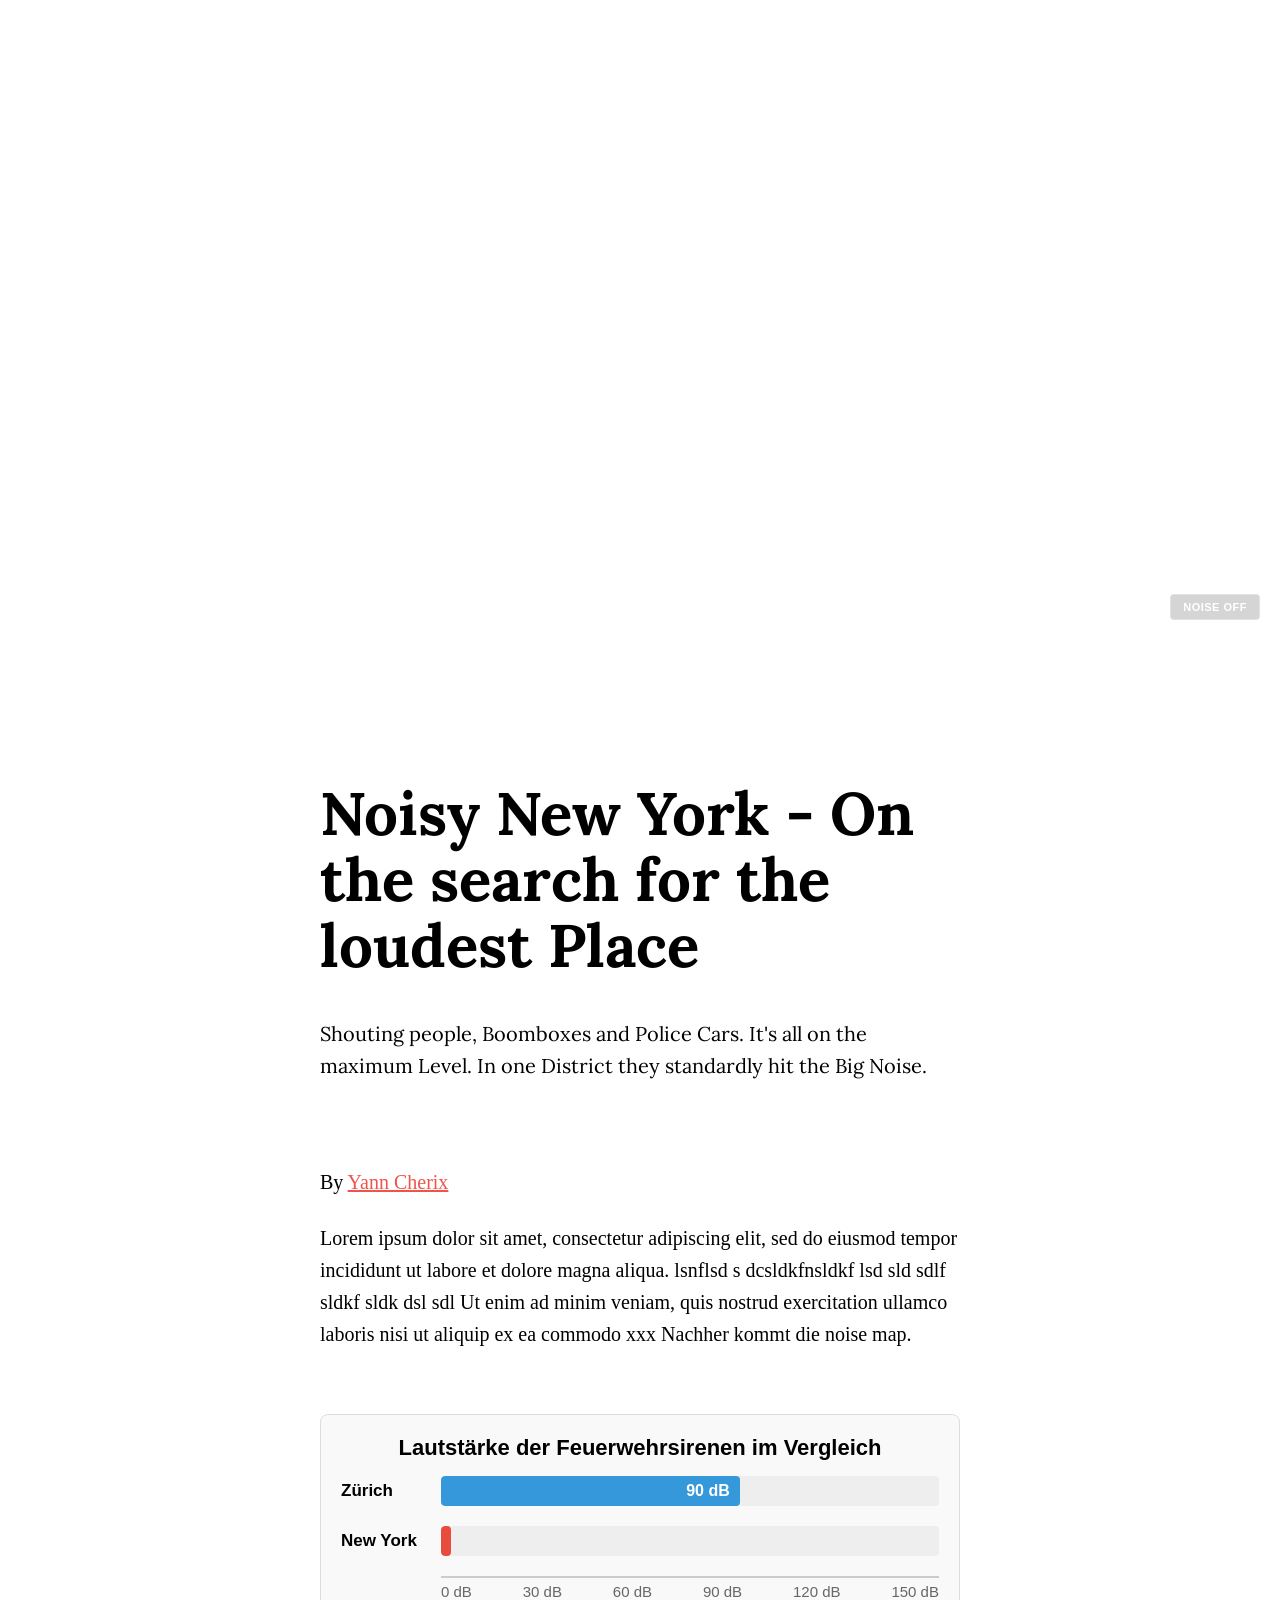
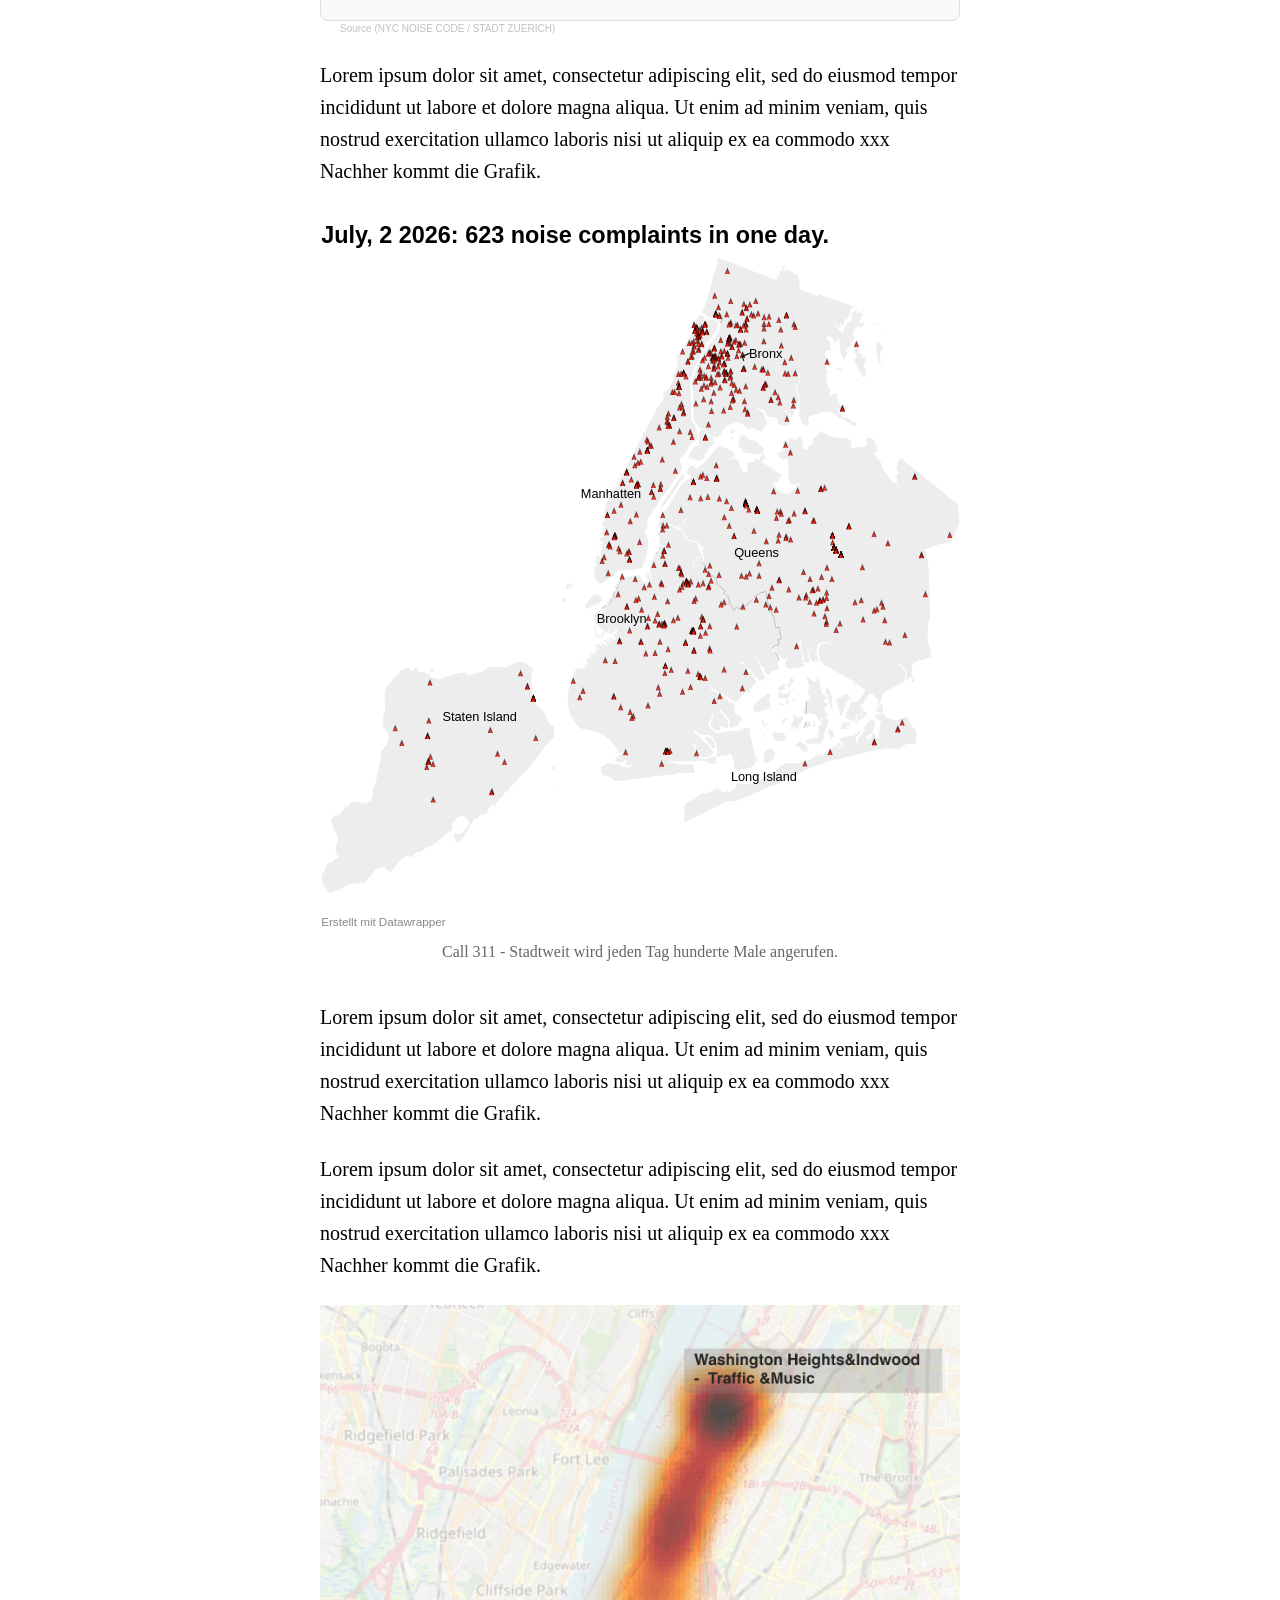
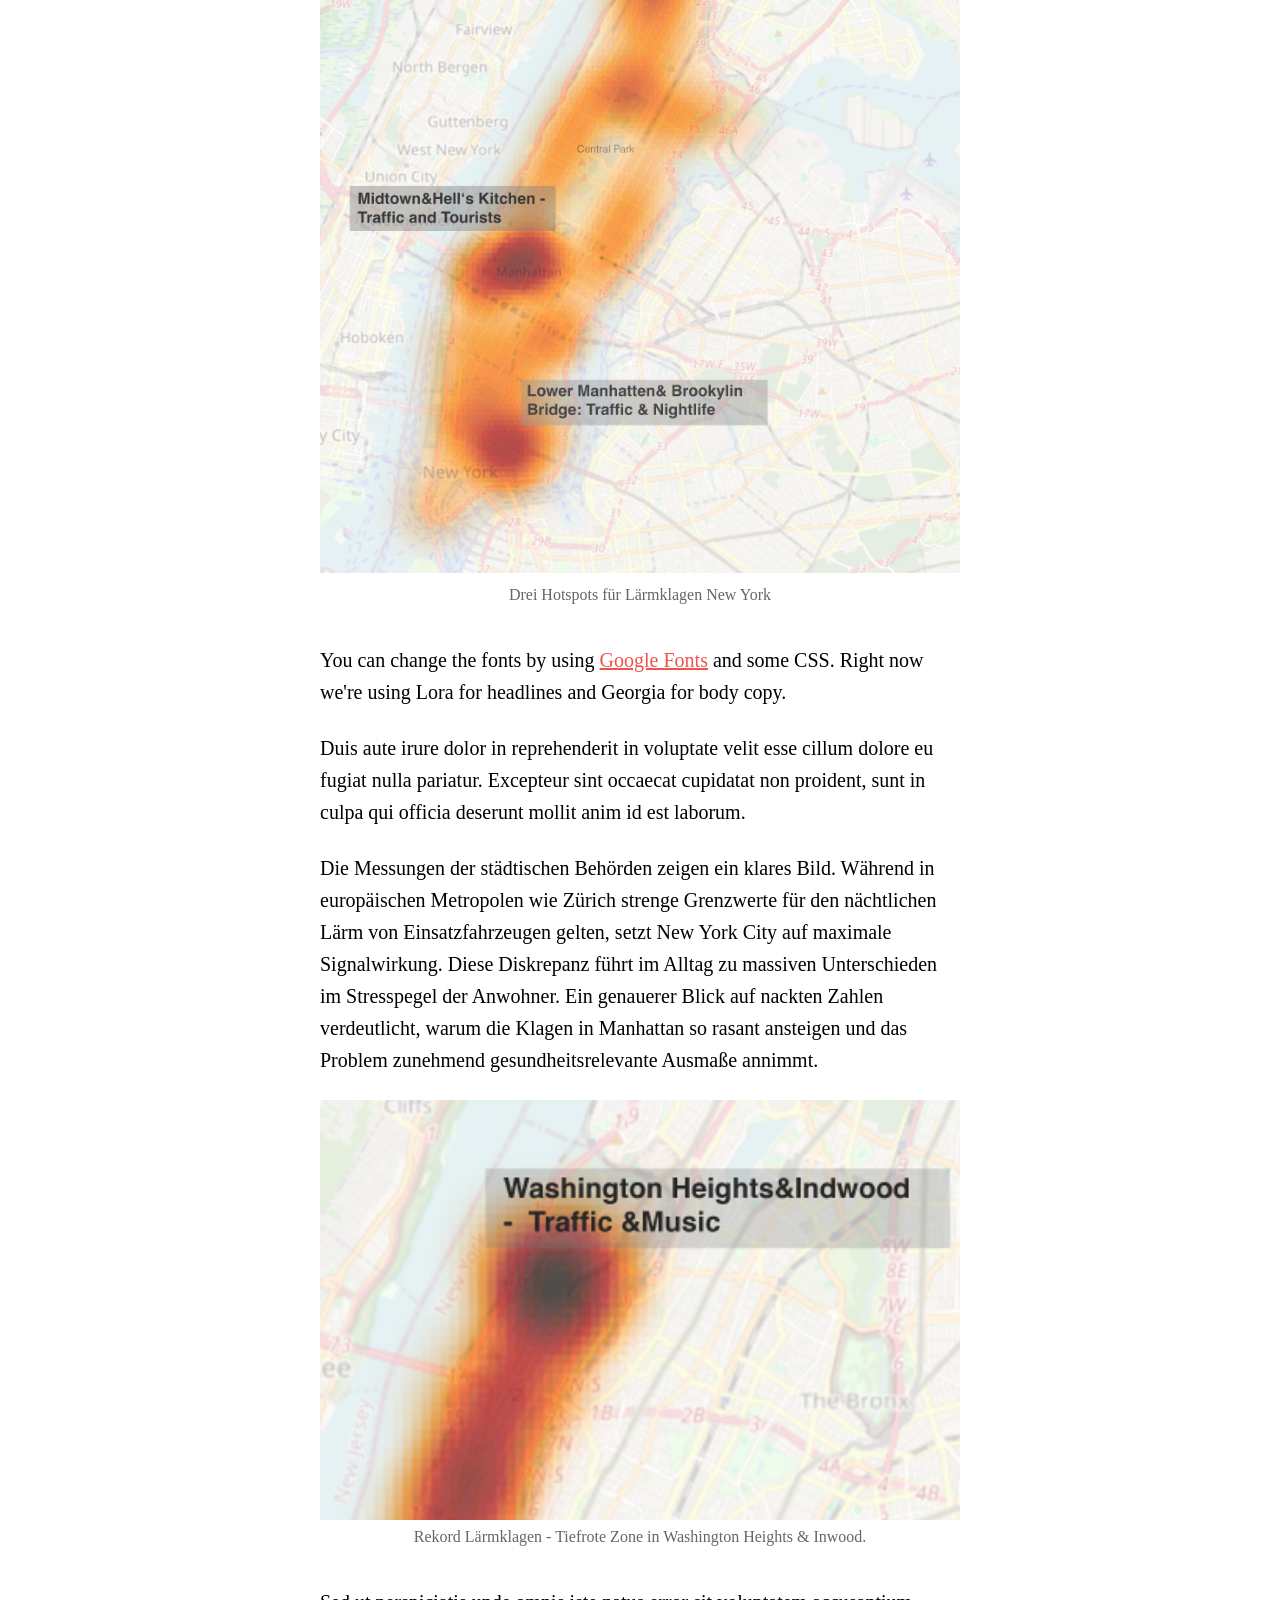
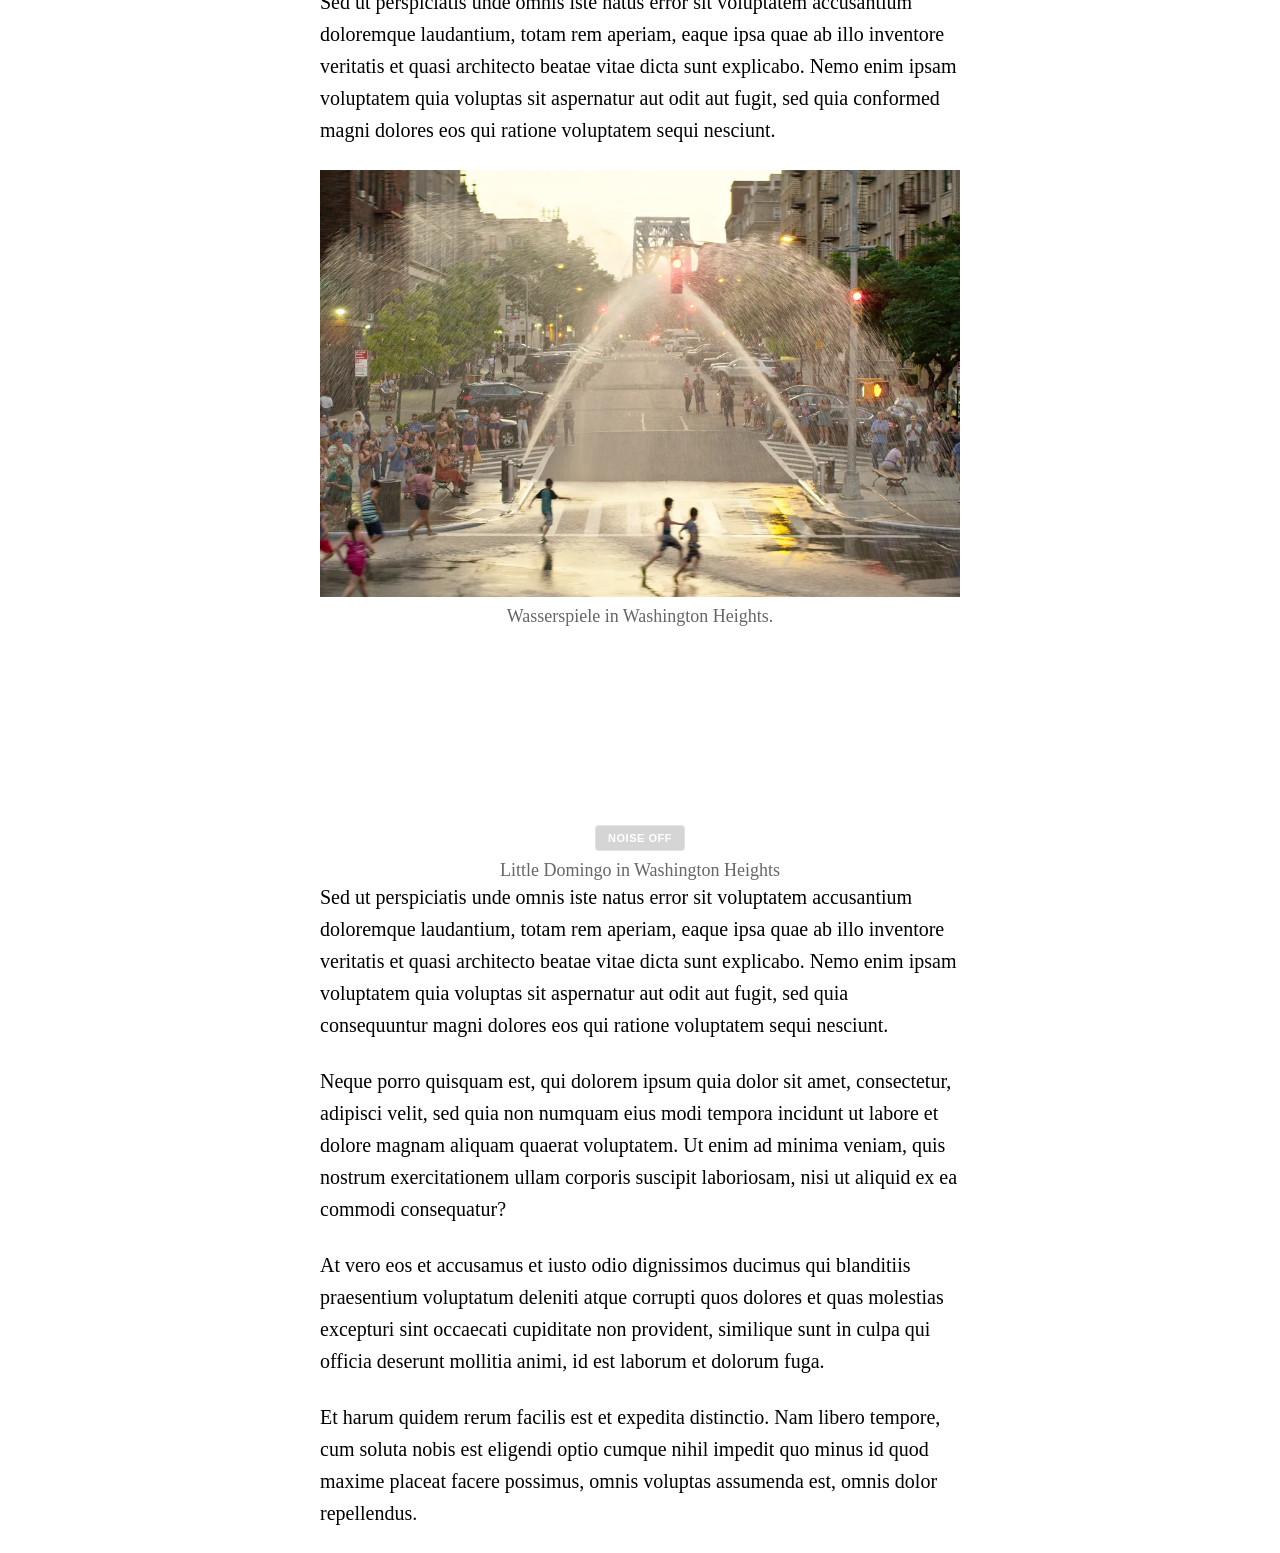
==== index.html @ ddc77659 "y" ====
<!DOCTYPE html>
<html>

<head>
    <meta charset="utf-8">
    <meta name="viewport" content="width=device-width, initial-scale=1">
    <title>Story template</title>

    <link rel="preconnect" href="https://fonts.googleapis.com">
    <link rel="preconnect" href="https://fonts.gstatic.com" crossorigin>
    <link href="https://fonts.googleapis.com/css2?family=Lora:ital,wght=0,400;0,700;1,400;1,700&display=swap" rel="stylesheet">
    <style>
        body {
            margin: 0;
            font-size: 20px;
            font-family: Georgia, 'Times New Roman', Times, serif;
            text-rendering: optimizeLegibility;
            background: #ffffff; /* Template bleibt strikt weiss */
        }

        .content {
            max-width: 640px;
            margin: auto;
            background: #ffffff; /* Inhalt bleibt strikt weiss */
        }

        .header {
            padding: 3em 0;
        }

        a {
            color: #f05349;
        }

        .footer {
            background: #f4f4f4;
            text-align: center;
            font-size: 0.8em;
            margin-top: 4em;
            padding: 4em 0;
        }

        figure {
            margin: 0;
            padding: 0;
            margin-bottom: 2em;
            position: relative;
        }

        figcaption {
            font-size: 0.8em;
            text-align: center;
            margin-top: 0.5em;
            color: #666;
        }

        h1 {
            font-family: 'Lora', Georgia, serif;
            font-weight: bold;
            font-size: 3em;
            line-height: 1.1;
        }

        .subhead {
            font-family: 'Lora', Georgia, serif;
        }

        iframe,
        img,
        video {
            max-width: 100%;
            height: auto;
        }

        p {
            line-height: 1.6;
            margin: 0;
            padding-bottom: 1.2em;
        }

        ul {
            margin: 0;
            padding-bottom: 1em;
            line-height: 1.6;
        }

        iframe {
            padding-bottom: 1.2em;
        }

        code {
            font-family: 'Courier New', monospace;
            background: #fffbaf;
            font-size: 0.85em;
        }

        .full-width figure {
            text-align: center;
        }

        /* ========================================== */
        /* UPDATE FÜR DISKRETERE AUDIO-CONTROL-BUTTONS */
        /* ========================================== */
        .audio-control-btn {
            /* Visuelles Design: Durchschimmerndes Grau mit Glassmorphismus-Effekt */
            background: rgba(150, 150, 150, 0.4); /* Semitransparentes Grau */
            color: #fff;
            border: 1px solid rgba(255, 255, 255, 0.3); /* Subtilerer Rand */
            
            /* Glassmorphismus: Verschwommenes Hintergrund-Video */
            backdrop-filter: blur(5px);
            -webkit-backdrop-filter: blur(5px);

            /* Größe: 20% kleiner (Padding & Font angepasst) */
            padding: 6px 12px;
            font-size: 11px; /* Ca. 20% kleiner als 14px */
            
            font-family: sans-serif;
            font-weight: bold;
            letter-spacing: 0.5px;
            text-transform: uppercase; /* Verstärkt den diskreten Look */
            
            cursor: pointer;
            border-radius: 4px; /* Etwas kleinerer Radius für kleineren Button */
            
            /* Positionierung & Animation */
            margin-top: 8px;
            transition: all 0.2s ease-in-out;
            display: inline-block;
            position: relative;
            z-index: 10;
            outline: none;
            -webkit-tap-highlight-color: transparent;
        }

        /* Hover-Effekt: Etwas dunkleres Grau */
        .audio-control-btn:hover {
            background: rgba(100, 100, 100, 0.6);
            border-color: rgba(255, 255, 255, 0.5);
        }

        .audio-control-btn:focus {
            outline: none;
            box-shadow: none;
        }

        /* Positionierung innerhalb von 'full-width figure' */
        .full-width .audio-control-btn {
            position: absolute;
            bottom: 20px;
            right: 20px;
            margin-top: 0;
        }

        /* Spezialanpassung für das Hochformat-Video auf Textbreite */
        .portrait-video-wrapper {
            max-width: 100%;
            width: 100%;
            margin: 0 auto;
            text-align: center;
        }

        .portrait-video-wrapper video {
            max-height: 70vh;
            width: auto;
            margin: 0 auto;
            display: block;
        }

        /* ========================================== */
        /* STYLING FÜR DAS INTERAKTIVE DIAGRAMM       */
        /* ========================================== */
        .chart-container {
            background: #f9f9f9;
            border: 1px solid #ddd;
            padding: 20px;
            border-radius: 8px;
            margin: 2em 0 0 0;
            font-family: Arial, sans-serif;
        }

        .chart-title {
            font-size: 1.1em;
            font-weight: bold;
            margin-bottom: 15px;
            text-align: center;
        }

        .chart-row {
            display: flex;
            align-items: center;
            margin-bottom: 20px;
        }

        .chart-label {
            width: 100px;
            font-size: 0.85em;
            font-weight: bold;
        }

        .bar-wrapper {
            flex-grow: 1;
            background: #eee;
            border-radius: 4px;
            height: 30px;
            position: relative;
            overflow: hidden;
        }

        .bar {
            height: 100%;
            width: 0%;
            border-radius: 4px;
            display: flex;
            align-items: center;
            justify-content: flex-end;
            padding-right: 10px;
            color: white;
            font-size: 0.8em;
            font-weight: bold;
            box-sizing: border-box;
        }

        #bar-zurich {
            background: #3498db;
        }

        #bar-ny {
            background: #e74c3c;
        }

        .x-axis {
            display: flex;
            justify-content: space-between;
            margin-left: 100px;
            border-top: 2px solid #ccc;
            padding-top: 5px;
            font-size: 0.75em;
            color: #666;
        }

        .chart-source-outside {
            font-family: 'Helvetica Neue', Helvetica, Arial, sans-serif;
            font-size: 10px;
            color: #c0c0c0;
            text-align: left;
            margin-top: 3px;
            margin-bottom: 25px;
            padding-left: 20px;
            line-height: 1;
        }

        /* Anpassungen für Bilder mit voller Artikelbreite */
        .full-article-width-figure {
            margin-left: 0;
            margin-right: 0;
            width: 100%;
        }

        .full-article-width-image {
            display: block;
            width: 100%;
            max-width: 100%;
            height: auto;
        }

        .article-figure-caption {
            font-size: 0.9em;
            color: #666;
            margin-top: 0.5em;
            padding: 0 1em;
        }

        @media (max-width: 640px) {
            body {
                font-size: 18px;
            }

            .content {
                padding-left: 0.5em;
                padding-right: 0.5em;
            }
            
            .chart-label {
                width: 80px;
            }
            
            .x-axis {
                margin-left: 80px;
            }
            
            .chart-source-outside {
                padding-left: 10px;
            }

            /* Anpassung der Position für das Full-Width Video auf Mobile */
            .full-width .audio-control-btn {
                bottom: 10px;
                right: 10px;
                padding: 4px 8px;
                font-size: 10px;
            }
        }
    </style>
</head>

<body>

    <div class="full-width">
        <figure>
            <video id="noiseVideo3" src="noise_vid55.mp4" preload="auto" playsinline autoplay loop muted style="width: 100%; display: block;"></video>
            <button id="muteBtnNoise3" class="audio-control-btn">Noise Off</button>
        </figure>
    </div>

    <div class="content">
        <div class="header">
            <h1>Noisy New York - On the search for the loudest Place</h1>
            <p class="subhead">Shouting people, Boomboxes and Police Cars. It's all on the maximum Level. In one District they standardly hit the Big Noise.</p>
        </div>
        
        <div class="byline">
            <p>By <a href="https://jonathansoma.com">Yann Cherix</a></p>
        </div>

        <p>Lorem ipsum dolor sit amet, consectetur adipiscing elit, sed do eiusmod tempor incididunt ut labore et dolore magna aliqua. lsnflsd s dcsldkfnsldkf lsd sld sdlf sldkf sldk dsl sdl Ut enim ad minim veniam, quis nostrud exercitation ullamco laboris nisi ut aliquip ex ea commodo xxx Nachher kommt die noise map.</p>

        <div class="chart-container" id="scrolly-chart">
            <div class="chart-title">Lautstärke der Feuerwehrsirenen im Vergleich</div>
            <div class="chart-row">
                <div class="chart-label">Zürich</div>
                <div class="bar-wrapper">
                    <div id="bar-zurich" class="bar"></div>
                </div>
            </div>

            <div class="chart-row">
                <div class="chart-label">New York</div>
                <div class="bar-wrapper">
                    <div id="bar-ny" class="bar"></div>
                </div>
            </div>

            <div class="x-axis">
                <span>0 dB</span>
                <span>30 dB</span>
                <span>60 dB</span>
                <span>90 dB</span>
                <span>120 dB</span>
                <span>150 dB</span>
            </div>
        </div>
        
        <div class="chart-source-outside">
            Source (NYC NOISE CODE / STADT ZUERICH)
        </div>
        
        <p>Lorem ipsum dolor sit amet, consectetur adipiscing elit, sed do eiusmod tempor incididunt ut labore et dolore magna aliqua. Ut enim ad minim veniam, quis nostrud exercitation ullamco laboris nisi ut aliquip ex ea commodo xxx Nachher kommt die Grafik.</p>

        <figure>
            <img src="noisemap.svg" alt="New York Lärmkarte mit Lärmklagen">
            <figcaption> Call 311 - Stadtweit wird jeden Tag hunderte Male angerufen.</figcaption>
        </figure>

        <p>Lorem ipsum dolor sit amet, consectetur adipiscing elit, sed do eiusmod tempor incididunt ut labore et dolore magna aliqua. Ut enim ad minim veniam, quis nostrud exercitation ullamco laboris nisi ut aliquip ex ea commodo xxx Nachher kommt die Grafik.</p>

        <p>Lorem ipsum dolor sit amet, consectetur adipiscing elit, sed do eiusmod tempor incididunt ut labore et dolore magna aliqua. Ut enim ad minim veniam, quis nostrud exercitation ullamco laboris nisi ut aliquip ex ea commodo xxx Nachher kommt die Grafik.</p>

        <figure>
            <img src="heatmap33.png" alt="New York Lärmkarte mit Lärmklagen">
            <figcaption>Drei Hotspots für Lärmklagen New York</figcaption>
        </figure>

        <p>You can change the fonts by using <a href="https://fonts.google.com/">Google Fonts</a> and some CSS. Right now we're using Lora for headlines and Georgia for body copy.</p>
        <p>Duis aute irure dolor in reprehenderit in voluptate velit esse cillum dolore eu fugiat nulla pariatur. Excepteur sint occaecat cupidatat non proident, sunt in culpa qui officia deserunt mollit anim id est laborum.</p>

        <p>Die Messungen der städtischen Behörden zeigen ein klares Bild. Während in europäischen Metropolen wie Zürich strenge Grenzwerte für den nächtlichen Lärm von Einsatzfahrzeugen gelten, setzt New York City auf maximale Signalwirkung. Diese Diskrepanz führt im Alltag zu massiven Unterschieden im Stresspegel der Anwohner. Ein genauerer Blick auf nackten Zahlen verdeutlicht, warum die Klagen in Manhattan so rasant ansteigen und das Problem zunehmend gesundheitsrelevante Ausmaße annimmt.</p>

        <figure>
            <div style="width: 100%; height: 420px; overflow: hidden; position: relative;">
                <img src="heatmap33.png" alt="New York Lärmkarte Fokus Washington Heights & Inwood" style="width: 100%; height: auto; position: absolute; transform: scale(1.8); transform-origin: top left; top: -10px; left: -490px;">
            </div>
            <figcaption>Rekord Lärmklagen - Tiefrote Zone in Washington Heights & Inwood.</figcaption>
        </figure>

        <p>Sed ut perspiciatis unde omnis iste natus error sit voluptatem accusantium doloremque laudantium, totam rem aperiam, eaque ipsa quae ab illo inventore veritatis et quasi architecto beatae vitae dicta sunt explicabo. Nemo enim ipsam voluptatem quia voluptas sit aspernatur aut odit aut fugit, sed quia conformed magni dolores eos qui ratione voluptatem sequi nesciunt.</p>

        <figure class="full-article-width-figure">
            <img src="wash.webp" alt="Washroom Scene" class="full-article-width-image" loading="lazy">
            <figcaption class="article-figure-caption">Wasserspiele in Washington Heights.</figcaption>
        </figure>

        <figure class="portrait-video-wrapper">
            <video id="noiseLatino1" src="noise_latino1.mp4" preload="auto" playsinline autoplay loop muted></video>
            <button id="muteBtnLatino1" class="audio-control-btn">Noise Off</button>
            <figcaption class="article-figure-caption">Little Domingo in Washington Heights</figcaption>
        </figure>

        <p>Sed ut perspiciatis unde omnis iste natus error sit voluptatem accusantium doloremque laudantium, totam rem aperiam, eaque ipsa quae ab illo inventore veritatis et quasi architecto beatae vitae dicta sunt explicabo. Nemo enim ipsam voluptatem quia voluptas sit aspernatur aut odit aut fugit, sed quia consequuntur magni dolores eos qui ratione voluptatem sequi nesciunt.</p>

        <p>Neque porro quisquam est, qui dolorem ipsum quia dolor sit amet, consectetur, adipisci velit, sed quia non numquam eius modi tempora incidunt ut labore et dolore magnam aliquam quaerat voluptatem. Ut enim ad minima veniam, quis nostrum exercitationem ullam corporis suscipit laboriosam, nisi ut aliquid ex ea commodi consequatur?</p>

        <p>At vero eos et accusamus et iusto odio dignissimos ducimus qui blanditiis praesentium voluptatum deleniti atque corrupti quos dolores et quas molestias excepturi sint occaecati cupiditate non provident, similique sunt in culpa qui officia deserunt mollitia animi, id est laborum et dolorum fuga.</p>
        
        <p>Et harum quidem rerum facilis est et expedita distinctio. Nam libero tempore, cum soluta nobis est eligendi optio cumque nihil impedit quo minus id quod maxime placeat facere possimus, omnis voluptas assumenda est, omnis dolor repellendus.</p>
    </div>

    <script>
        function setupVideoControls(videoId, buttonId) {
            const vid = document.getElementById(videoId);
            const btn = document.getElementById(buttonId);
            if (vid && btn) {
                vid.muted = true;

                btn.addEventListener('click', function(e) {
                    e.preventDefault();
                    if (vid.muted) {
                        vid.muted = false;
                        // Beschriftung geändert: Noise ON
                        btn.textContent = 'Noise On';
                    } else {
                        vid.muted = true;
                        // Beschriftung geändert: Noise OFF
                        btn.textContent = 'Noise Off';
                    }
                });
            }
        }

        window.addEventListener('DOMContentLoaded', function() {
            setupVideoControls('noiseVideo3', 'muteBtnNoise3');
            setupVideoControls('noiseLatino1', 'muteBtnLatino1');
        });

        // Scrollytelling Balkendiagramm-Animation
        const chartContainer = document.getElementById('scrolly-chart');
        const barZurich = document.getElementById('bar-zurich');
        const barNY = document.getElementById('bar-ny');
        let animated = false;

        window.addEventListener('scroll', function() {
            if (animated) return;

            const rect = chartContainer.getBoundingClientRect();
            const viewHeight = Math.max(document.documentElement.clientHeight, window.innerHeight);
            if (!(rect.bottom < 0 || rect.top - viewHeight >= 0)) {
                animated = true;
                setTimeout(() => {
                    barZurich.style.transition = "width 1.5s ease-out";
                    barZurich.style.width = "60%";
                    barZurich.textContent = "90 dB";
                }, 200);

                setTimeout(() => {
                    barNY.style.transition = "width 2s ease-out";
                    barNY.style.width = "80%";
                    barNY.textContent = "120 dB";
                }, 1700);
            }
        });
    </script>
</body>
</html>
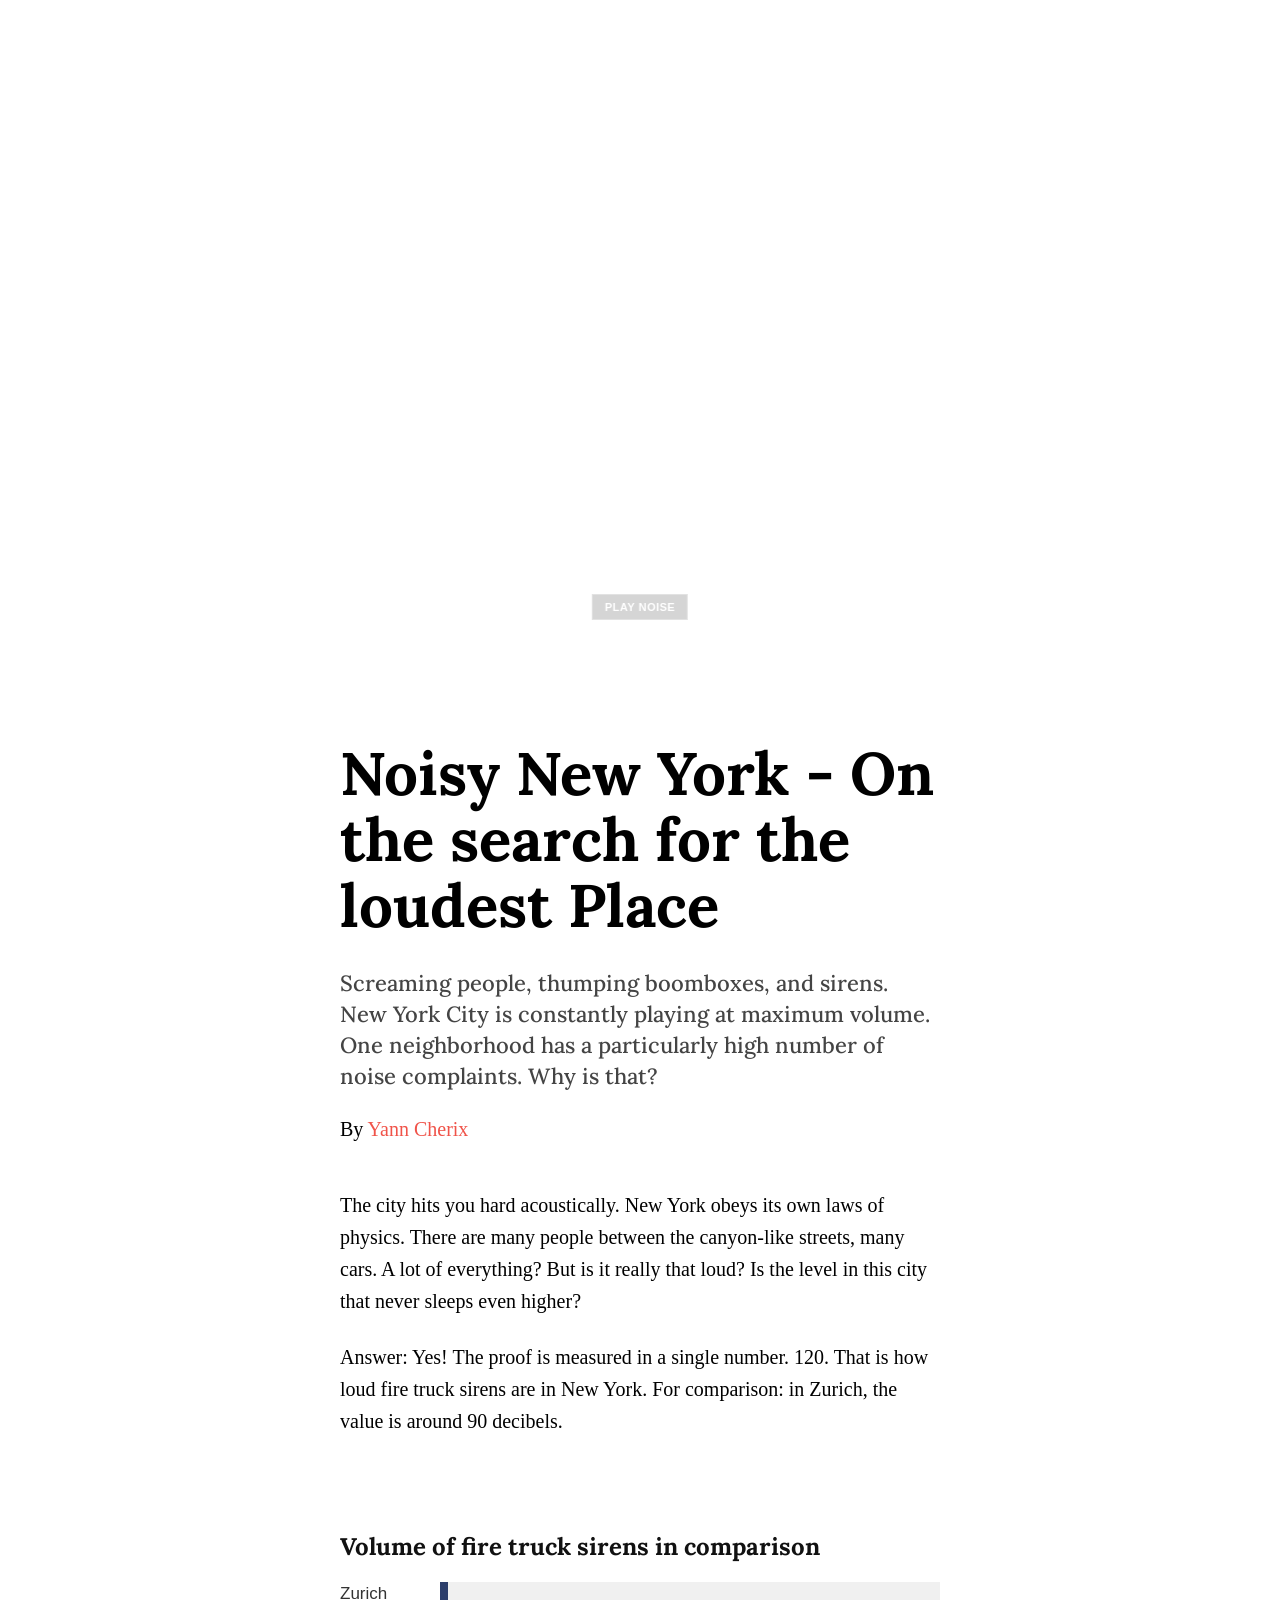
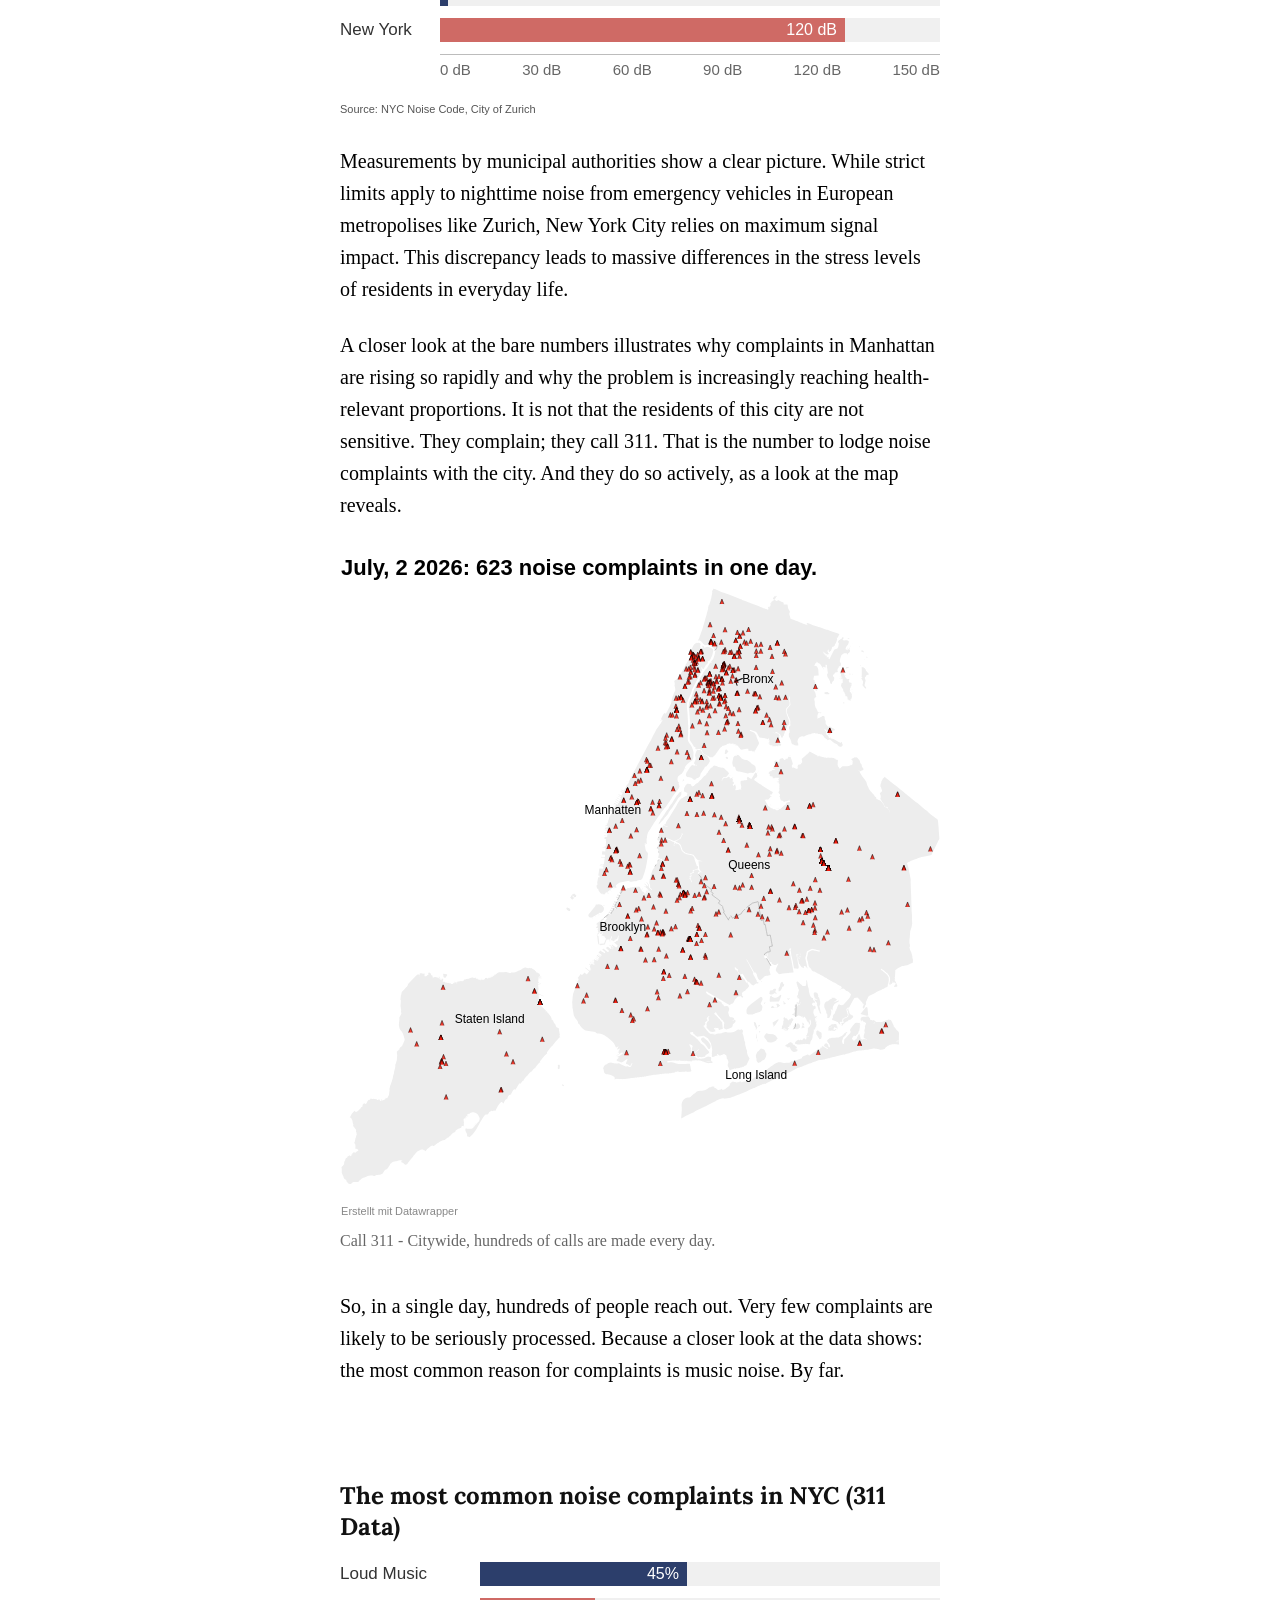
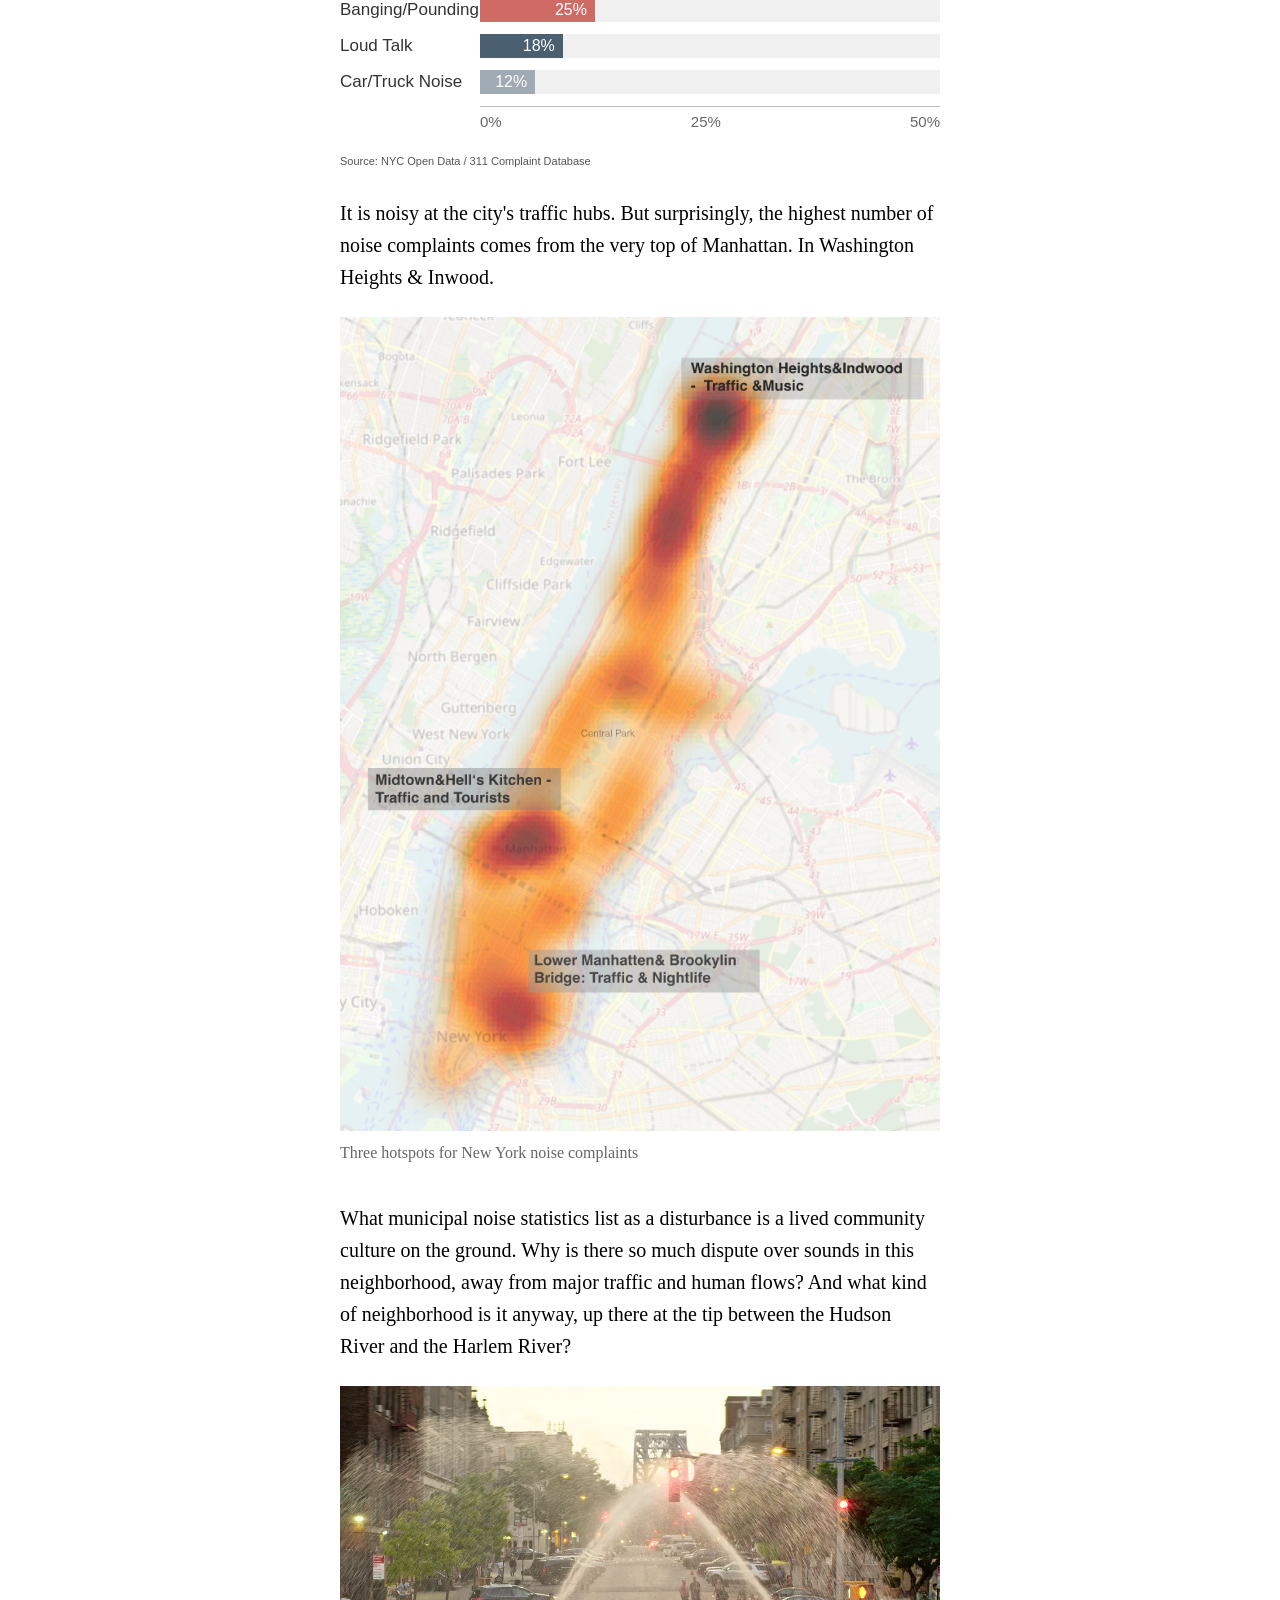
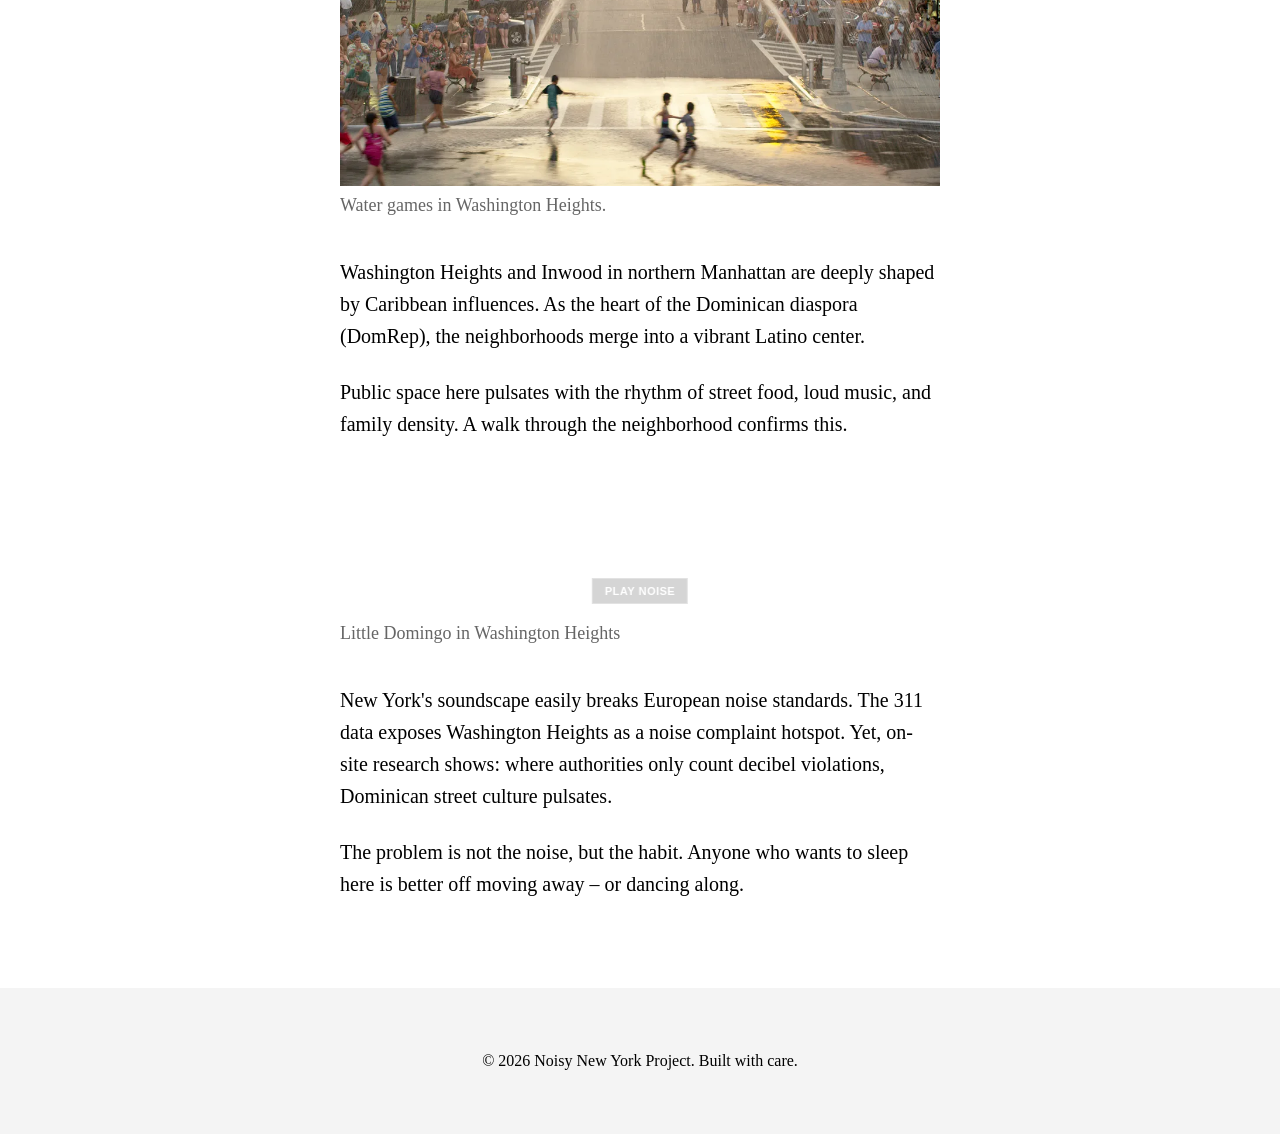
==== commit 21674086: "x" ====
--- a/index.html
+++ b/index.html
@@ -1,35 +1,43 @@
 <!DOCTYPE html>
-<html>
+<html lang="en">
 
 <head>
     <meta charset="utf-8">
     <meta name="viewport" content="width=device-width, initial-scale=1">
-    <title>Story template</title>
+    <title>Noisy New York</title>
 
     <link rel="preconnect" href="https://fonts.googleapis.com">
     <link rel="preconnect" href="https://fonts.gstatic.com" crossorigin>
     <link href="https://fonts.googleapis.com/css2?family=Lora:ital,wght=0,400;0,700;1,400;1,700&display=swap" rel="stylesheet">
+    
     <style>
         body {
             margin: 0;
             font-size: 20px;
             font-family: Georgia, 'Times New Roman', Times, serif;
             text-rendering: optimizeLegibility;
-            background: #ffffff; /* Template bleibt strikt weiss */
+            background: #ffffff;
         }
 
         .content {
             max-width: 640px;
             margin: auto;
-            background: #ffffff; /* Inhalt bleibt strikt weiss */
+            background: #ffffff;
+            padding: 0 20px;
+            box-sizing: border-box;
         }
 
         .header {
-            padding: 3em 0;
+            padding: 3em 0 1em 0;
         }
 
         a {
             color: #f05349;
+            text-decoration: none;
+        }
+
+        a:hover {
+            text-decoration: underline;
         }
 
         .footer {
@@ -41,15 +49,14 @@
         }
 
         figure {
-            margin: 0;
+            margin: 0 0 2em 0;
             padding: 0;
-            margin-bottom: 2em;
             position: relative;
         }
 
         figcaption {
             font-size: 0.8em;
-            text-align: center;
+            text-align: left;
             margin-top: 0.5em;
             color: #666;
         }
@@ -59,15 +66,19 @@
             font-weight: bold;
             font-size: 3em;
             line-height: 1.1;
+            margin-bottom: 0.5em;
         }
 
         .subhead {
             font-family: 'Lora', Georgia, serif;
-        }
-
-        iframe,
-        img,
-        video {
+            font-size: 1.1em;
+            color: #444;
+            line-height: 1.4;
+            padding-bottom: 1em;
+            font-weight: 500;
+        }
+
+        iframe, img, video {
             max-width: 100%;
             height: auto;
         }
@@ -78,86 +89,64 @@
             padding-bottom: 1.2em;
         }
 
-        ul {
-            margin: 0;
-            padding-bottom: 1em;
-            line-height: 1.6;
-        }
-
-        iframe {
-            padding-bottom: 1.2em;
-        }
-
         code {
             font-family: 'Courier New', monospace;
             background: #fffbaf;
             font-size: 0.85em;
         }
 
+        .full-width {
+            width: 100%;
+            overflow: hidden;
+        }
+
         .full-width figure {
+            margin: 0;
             text-align: center;
-        }
-
-        /* ========================================== */
-        /* UPDATE FÜR DISKRETERE AUDIO-CONTROL-BUTTONS */
-        /* ========================================== */
+            position: relative;
+        }
+
         .audio-control-btn {
-            /* Visuelles Design: Durchschimmerndes Grau mit Glassmorphismus-Effekt */
-            background: rgba(150, 150, 150, 0.4); /* Semitransparentes Grau */
+            background: rgba(150, 150, 150, 0.4);
             color: #fff;
-            border: 1px solid rgba(255, 255, 255, 0.3); /* Subtilerer Rand */
-            
-            /* Glassmorphismus: Verschwommenes Hintergrund-Video */
+            border: 1px solid rgba(255, 255, 255, 0.3);
             backdrop-filter: blur(5px);
             -webkit-backdrop-filter: blur(5px);
-
-            /* Größe: 20% kleiner (Padding & Font angepasst) */
             padding: 6px 12px;
-            font-size: 11px; /* Ca. 20% kleiner als 14px */
-            
+            font-size: 11px;
             font-family: sans-serif;
             font-weight: bold;
             letter-spacing: 0.5px;
-            text-transform: uppercase; /* Verstärkt den diskreten Look */
-            
+            text-transform: uppercase;
             cursor: pointer;
-            border-radius: 4px; /* Etwas kleinerer Radius für kleineren Button */
-            
-            /* Positionierung & Animation */
-            margin-top: 8px;
+            border-radius: 0;
             transition: all 0.2s ease-in-out;
-            display: inline-block;
-            position: relative;
-            z-index: 10;
             outline: none;
             -webkit-tap-highlight-color: transparent;
-        }
-
-        /* Hover-Effekt: Etwas dunkleres Grau */
+            
+            position: absolute;
+            bottom: 20px;
+            left: 50%;
+            transform: translateX(-50%);
+            z-index: 10;
+        }
+
+        #muteBtnLatino1 {
+            bottom: 40px;
+        }
+
         .audio-control-btn:hover {
             background: rgba(100, 100, 100, 0.6);
             border-color: rgba(255, 255, 255, 0.5);
         }
 
-        .audio-control-btn:focus {
-            outline: none;
-            box-shadow: none;
-        }
-
-        /* Positionierung innerhalb von 'full-width figure' */
-        .full-width .audio-control-btn {
-            position: absolute;
-            bottom: 20px;
-            right: 20px;
-            margin-top: 0;
-        }
-
-        /* Spezialanpassung für das Hochformat-Video auf Textbreite */
         .portrait-video-wrapper {
             max-width: 100%;
             width: 100%;
-            margin: 0 auto;
+            margin: 0 auto 2em auto;
             text-align: center;
+            position: relative; 
+            display: inline-block;
         }
 
         .portrait-video-wrapper video {
@@ -167,90 +156,82 @@
             display: block;
         }
 
-        /* ========================================== */
-        /* STYLING FÜR DAS INTERAKTIVE DIAGRAMM       */
-        /* ========================================== */
-        .chart-container {
-            background: #f9f9f9;
-            border: 1px solid #ddd;
-            padding: 20px;
-            border-radius: 8px;
-            margin: 2em 0 0 0;
-            font-family: Arial, sans-serif;
-        }
-
-        .chart-title {
-            font-size: 1.1em;
+        .sz-container, .sz-animated-container {
+            background: #ffffff;
+            border: none;
+            padding: 20px 0;
+            margin: 2.5em 0 0 0;
+            font-family: -apple-system, BlinkMacSystemFont, "Segoe UI", Roboto, Helvetica, Arial, sans-serif;
+        }
+
+        .sz-title {
+            font-family: 'Lora', Georgia, serif;
+            font-size: 1.2em;
             font-weight: bold;
-            margin-bottom: 15px;
-            text-align: center;
-        }
-
-        .chart-row {
+            color: #111;
+            margin-bottom: 20px;
+            text-align: left;
+        }
+
+        .sz-row {
             display: flex;
             align-items: center;
-            margin-bottom: 20px;
-        }
-
-        .chart-label {
-            width: 100px;
+            margin-bottom: 12px;
+        }
+
+        .sz-label {
             font-size: 0.85em;
-            font-weight: bold;
-        }
-
-        .bar-wrapper {
+            font-weight: normal;
+            color: #333;
+        }
+
+        .sz-bar-wrapper {
             flex-grow: 1;
-            background: #eee;
-            border-radius: 4px;
-            height: 30px;
+            background: #f0f0f0;
+            border-radius: 0;
+            height: 24px;
             position: relative;
             overflow: hidden;
         }
 
-        .bar {
+        .sz-bar {
             height: 100%;
-            width: 0%;
-            border-radius: 4px;
+            border-radius: 0;
             display: flex;
             align-items: center;
             justify-content: flex-end;
-            padding-right: 10px;
+            padding-right: 8px;
             color: white;
             font-size: 0.8em;
-            font-weight: bold;
+            font-weight: normal;
             box-sizing: border-box;
-        }
-
-        #bar-zurich {
-            background: #3498db;
-        }
-
-        #bar-ny {
-            background: #e74c3c;
-        }
-
-        .x-axis {
+            width: 0%;
+        }
+
+        #bar-zurich, .sz-blue { background: #2c3e6b; }
+        #bar-ny, .sz-red { background: #cf6a65; }
+        .sz-dark-grey { background: #4a5f70; }
+        .sz-light-grey { background: #a0aab5; }
+
+        .sz-axis {
             display: flex;
             justify-content: space-between;
-            margin-left: 100px;
-            border-top: 2px solid #ccc;
-            padding-top: 5px;
+            border-top: 1px solid #bcbcbc;
+            padding-top: 6px;
             font-size: 0.75em;
             color: #666;
         }
 
-        .chart-source-outside {
-            font-family: 'Helvetica Neue', Helvetica, Arial, sans-serif;
-            font-size: 10px;
-            color: #c0c0c0;
+        .sz-source {
+            font-family: -apple-system, BlinkMacSystemFont, "Segoe UI", Roboto, sans-serif;
+            font-size: 11px;
+            color: #555;
             text-align: left;
-            margin-top: 3px;
-            margin-bottom: 25px;
-            padding-left: 20px;
+            margin-top: 6px;
+            margin-bottom: 30px;
             line-height: 1;
         }
 
-        /* Anpassungen für Bilder mit voller Artikelbreite */
         .full-article-width-figure {
             margin-left: 0;
             margin-right: 0;
@@ -268,38 +249,17 @@
             font-size: 0.9em;
             color: #666;
             margin-top: 0.5em;
-            padding: 0 1em;
+            padding: 0;
+            text-align: left;
         }
 
         @media (max-width: 640px) {
-            body {
-                font-size: 18px;
-            }
-
-            .content {
-                padding-left: 0.5em;
-                padding-right: 0.5em;
-            }
-            
-            .chart-label {
-                width: 80px;
-            }
-            
-            .x-axis {
-                margin-left: 80px;
-            }
-            
-            .chart-source-outside {
-                padding-left: 10px;
-            }
-
-            /* Anpassung der Position für das Full-Width Video auf Mobile */
-            .full-width .audio-control-btn {
-                bottom: 10px;
-                right: 10px;
-                padding: 4px 8px;
-                font-size: 10px;
-            }
+            body { font-size: 18px; }
+            .content { padding-left: 15px; padding-right: 15px; }
+            .sz-label { width: 80px !important; }
+            .sz-axis { margin-left: 80px !important; }
+            .audio-control-btn { bottom: 10px; padding: 4px 8px; font-size: 10px; }
+            #muteBtnLatino1 { bottom: 20px; }
         }
     </style>
 </head>
@@ -309,39 +269,41 @@
     <div class="full-width">
         <figure>
             <video id="noiseVideo3" src="noise_vid55.mp4" preload="auto" playsinline autoplay loop muted style="width: 100%; display: block;"></video>
-            <button id="muteBtnNoise3" class="audio-control-btn">Noise Off</button>
+            <button id="muteBtnNoise3" class="audio-control-btn">Play Noise</button>
         </figure>
     </div>
 
     <div class="content">
         <div class="header">
             <h1>Noisy New York - On the search for the loudest Place</h1>
-            <p class="subhead">Shouting people, Boomboxes and Police Cars. It's all on the maximum Level. In one District they standardly hit the Big Noise.</p>
+            <p class="subhead">Screaming people, thumping boomboxes, and sirens. New York City is constantly playing at maximum volume. One neighborhood has a particularly high number of noise complaints. Why is that?</p>
+            <div class="byline">
+                <p>By <a href="https://jonathansoma.com">Yann Cherix</a></p>
+            </div>
         </div>
-        
-        <div class="byline">
-            <p>By <a href="https://jonathansoma.com">Yann Cherix</a></p>
-        </div>
-
-        <p>Lorem ipsum dolor sit amet, consectetur adipiscing elit, sed do eiusmod tempor incididunt ut labore et dolore magna aliqua. lsnflsd s dcsldkfnsldkf lsd sld sdlf sldkf sldk dsl sdl Ut enim ad minim veniam, quis nostrud exercitation ullamco laboris nisi ut aliquip ex ea commodo xxx Nachher kommt die noise map.</p>
-
-        <div class="chart-container" id="scrolly-chart">
-            <div class="chart-title">Lautstärke der Feuerwehrsirenen im Vergleich</div>
-            <div class="chart-row">
-                <div class="chart-label">Zürich</div>
-                <div class="bar-wrapper">
-                    <div id="bar-zurich" class="bar"></div>
-                </div>
-            </div>
-
-            <div class="chart-row">
-                <div class="chart-label">New York</div>
-                <div class="bar-wrapper">
-                    <div id="bar-ny" class="bar"></div>
-                </div>
-            </div>
-
-            <div class="x-axis">
+
+        <p>The city hits you hard acoustically. New York obeys its own laws of physics. There are many people between the canyon-like streets, many cars. A lot of everything? But is it really that loud? Is the level in this city that never sleeps even higher?</p>
+        
+        <p>Answer: Yes! The proof is measured in a single number. 120. That is how loud fire truck sirens are in New York. For comparison: in Zurich, the value is around 90 decibels.</p>
+
+        <div class="sz-animated-container" id="scrolly-chart">
+            <div class="sz-title">Volume of fire truck sirens in comparison</div>
+            
+            <div class="sz-row">
+                <div class="sz-label" style="width: 100px;">Zurich</div>
+                <div class="sz-bar-wrapper">
+                    <div id="bar-zurich" class="sz-bar"></div>
+                </div>
+            </div>
+
+            <div class="sz-row">
+                <div class="sz-label" style="width: 100px;">New York</div>
+                <div class="sz-bar-wrapper">
+                    <div id="bar-ny" class="sz-bar"></div>
+                </div>
+            </div>
+
+            <div class="sz-axis" style="margin-left: 100px;">
                 <span>0 dB</span>
                 <span>30 dB</span>
                 <span>60 dB</span>
@@ -350,59 +312,94 @@
                 <span>150 dB</span>
             </div>
         </div>
-        
-        <div class="chart-source-outside">
-            Source (NYC NOISE CODE / STADT ZUERICH)
+        <div class="sz-source">
+            Source: NYC Noise Code, City of Zurich
         </div>
         
-        <p>Lorem ipsum dolor sit amet, consectetur adipiscing elit, sed do eiusmod tempor incididunt ut labore et dolore magna aliqua. Ut enim ad minim veniam, quis nostrud exercitation ullamco laboris nisi ut aliquip ex ea commodo xxx Nachher kommt die Grafik.</p>
+        <p>Measurements by municipal authorities show a clear picture. While strict limits apply to nighttime noise from emergency vehicles in European metropolises like Zurich, New York City relies on maximum signal impact. This discrepancy leads to massive differences in the stress levels of residents in everyday life.</p>
+        
+        <p>A closer look at the bare numbers illustrates why complaints in Manhattan are rising so rapidly and why the problem is increasingly reaching health-relevant proportions. It is not that the residents of this city are not sensitive. They complain; they call 311. That is the number to lodge noise complaints with the city. And they do so actively, as a look at the map reveals.</p>
 
         <figure>
-            <img src="noisemap.svg" alt="New York Lärmkarte mit Lärmklagen">
-            <figcaption> Call 311 - Stadtweit wird jeden Tag hunderte Male angerufen.</figcaption>
+            <img src="noisemap.svg" alt="New York noise map with noise complaints">
+            <figcaption>Call 311 - Citywide, hundreds of calls are made every day.</figcaption>
         </figure>
 
-        <p>Lorem ipsum dolor sit amet, consectetur adipiscing elit, sed do eiusmod tempor incididunt ut labore et dolore magna aliqua. Ut enim ad minim veniam, quis nostrud exercitation ullamco laboris nisi ut aliquip ex ea commodo xxx Nachher kommt die Grafik.</p>
-
-        <p>Lorem ipsum dolor sit amet, consectetur adipiscing elit, sed do eiusmod tempor incididunt ut labore et dolore magna aliqua. Ut enim ad minim veniam, quis nostrud exercitation ullamco laboris nisi ut aliquip ex ea commodo xxx Nachher kommt die Grafik.</p>
+        <p>So, in a single day, hundreds of people reach out. Very few complaints are likely to be seriously processed. Because a closer look at the data shows: the most common reason for complaints is music noise. By far.</p>
+        
+        <div class="sz-container">
+            <div class="sz-title">The most common noise complaints in NYC (311 Data)</div>
+            
+            <div class="sz-row">
+                <div class="sz-label" style="width: 140px;">Loud Music</div>
+                <div class="sz-bar-wrapper">
+                    <div class="sz-bar sz-blue" style="width: 45%;">45%</div>
+                </div>
+            </div>
+
+            <div class="sz-row">
+                <div class="sz-label" style="width: 140px;">Banging/Pounding</div>
+                <div class="sz-bar-wrapper">
+                    <div class="sz-bar sz-red" style="width: 25%;">25%</div>
+                </div>
+            </div>
+
+            <div class="sz-row">
+                <div class="sz-label" style="width: 140px;">Loud Talk</div>
+                <div class="sz-bar-wrapper">
+                    <div class="sz-bar sz-dark-grey" style="width: 18%;">18%</div>
+                </div>
+            </div>
+
+            <div class="sz-row">
+                <div class="sz-label" style="width: 140px;">Car/Truck Noise</div>
+                <div class="sz-bar-wrapper">
+                    <div class="sz-bar sz-light-grey" style="width: 12%;">12%</div>
+                </div>
+            </div>
+
+            <div class="sz-axis" style="margin-left: 140px;">
+                <span>0%</span>
+                <span>25%</span>
+                <span>50%</span>
+            </div>
+        </div>
+        <div class="sz-source">
+            Source: NYC Open Data / 311 Complaint Database
+        </div>
+
+        <p>It is noisy at the city's traffic hubs. But surprisingly, the highest number of noise complaints comes from the very top of Manhattan. In Washington Heights &amp; Inwood.</p>
 
         <figure>
-            <img src="heatmap33.png" alt="New York Lärmkarte mit Lärmklagen">
-            <figcaption>Drei Hotspots für Lärmklagen New York</figcaption>
+            <img src="heatmap33.png" alt="New York noise map with noise complaints">
+            <figcaption>Three hotspots for New York noise complaints</figcaption>
         </figure>
 
-        <p>You can change the fonts by using <a href="https://fonts.google.com/">Google Fonts</a> and some CSS. Right now we're using Lora for headlines and Georgia for body copy.</p>
-        <p>Duis aute irure dolor in reprehenderit in voluptate velit esse cillum dolore eu fugiat nulla pariatur. Excepteur sint occaecat cupidatat non proident, sunt in culpa qui officia deserunt mollit anim id est laborum.</p>
-
-        <p>Die Messungen der städtischen Behörden zeigen ein klares Bild. Während in europäischen Metropolen wie Zürich strenge Grenzwerte für den nächtlichen Lärm von Einsatzfahrzeugen gelten, setzt New York City auf maximale Signalwirkung. Diese Diskrepanz führt im Alltag zu massiven Unterschieden im Stresspegel der Anwohner. Ein genauerer Blick auf nackten Zahlen verdeutlicht, warum die Klagen in Manhattan so rasant ansteigen und das Problem zunehmend gesundheitsrelevante Ausmaße annimmt.</p>
-
-        <figure>
-            <div style="width: 100%; height: 420px; overflow: hidden; position: relative;">
-                <img src="heatmap33.png" alt="New York Lärmkarte Fokus Washington Heights & Inwood" style="width: 100%; height: auto; position: absolute; transform: scale(1.8); transform-origin: top left; top: -10px; left: -490px;">
-            </div>
-            <figcaption>Rekord Lärmklagen - Tiefrote Zone in Washington Heights & Inwood.</figcaption>
-        </figure>
-
-        <p>Sed ut perspiciatis unde omnis iste natus error sit voluptatem accusantium doloremque laudantium, totam rem aperiam, eaque ipsa quae ab illo inventore veritatis et quasi architecto beatae vitae dicta sunt explicabo. Nemo enim ipsam voluptatem quia voluptas sit aspernatur aut odit aut fugit, sed quia conformed magni dolores eos qui ratione voluptatem sequi nesciunt.</p>
+        <p>What municipal noise statistics list as a disturbance is a lived community culture on the ground. Why is there so much dispute over sounds in this neighborhood, away from major traffic and human flows? And what kind of neighborhood is it anyway, up there at the tip between the Hudson River and the Harlem River?</p>
+        
 
         <figure class="full-article-width-figure">
             <img src="wash.webp" alt="Washroom Scene" class="full-article-width-image" loading="lazy">
-            <figcaption class="article-figure-caption">Wasserspiele in Washington Heights.</figcaption>
+            <figcaption class="article-figure-caption">Water games in Washington Heights.</figcaption>
         </figure>
+
+        <p>Washington Heights and Inwood in northern Manhattan are deeply shaped by Caribbean influences. As the heart of the Dominican diaspora (DomRep), the neighborhoods merge into a vibrant Latino center.</p>
+        
+        <p>Public space here pulsates with the rhythm of street food, loud music, and family density. A walk through the neighborhood confirms this.</p>
 
         <figure class="portrait-video-wrapper">
             <video id="noiseLatino1" src="noise_latino1.mp4" preload="auto" playsinline autoplay loop muted></video>
-            <button id="muteBtnLatino1" class="audio-control-btn">Noise Off</button>
+            <button id="muteBtnLatino1" class="audio-control-btn">Play Noise</button>
             <figcaption class="article-figure-caption">Little Domingo in Washington Heights</figcaption>
         </figure>
 
-        <p>Sed ut perspiciatis unde omnis iste natus error sit voluptatem accusantium doloremque laudantium, totam rem aperiam, eaque ipsa quae ab illo inventore veritatis et quasi architecto beatae vitae dicta sunt explicabo. Nemo enim ipsam voluptatem quia voluptas sit aspernatur aut odit aut fugit, sed quia consequuntur magni dolores eos qui ratione voluptatem sequi nesciunt.</p>
-
-        <p>Neque porro quisquam est, qui dolorem ipsum quia dolor sit amet, consectetur, adipisci velit, sed quia non numquam eius modi tempora incidunt ut labore et dolore magnam aliquam quaerat voluptatem. Ut enim ad minima veniam, quis nostrum exercitationem ullam corporis suscipit laboriosam, nisi ut aliquid ex ea commodi consequatur?</p>
-
-        <p>At vero eos et accusamus et iusto odio dignissimos ducimus qui blanditiis praesentium voluptatum deleniti atque corrupti quos dolores et quas molestias excepturi sint occaecati cupiditate non provident, similique sunt in culpa qui officia deserunt mollitia animi, id est laborum et dolorum fuga.</p>
-        
-        <p>Et harum quidem rerum facilis est et expedita distinctio. Nam libero tempore, cum soluta nobis est eligendi optio cumque nihil impedit quo minus id quod maxime placeat facere possimus, omnis voluptas assumenda est, omnis dolor repellendus.</p>
+        <p>New York's soundscape easily breaks European noise standards. The 311 data exposes Washington Heights as a noise complaint hotspot. Yet, on-site research shows: where authorities only count decibel violations, Dominican street culture pulsates.</p>
+        
+        <p>The problem is not the noise, but the habit. Anyone who wants to sleep here is better off moving away – or dancing along.</p>
+    </div>
+
+    <div class="footer">
+        &copy; 2026 Noisy New York Project. Built with care.
     </div>
 
     <script>
@@ -411,17 +408,14 @@
             const btn = document.getElementById(buttonId);
             if (vid && btn) {
                 vid.muted = true;
-
                 btn.addEventListener('click', function(e) {
                     e.preventDefault();
                     if (vid.muted) {
                         vid.muted = false;
-                        // Beschriftung geändert: Noise ON
-                        btn.textContent = 'Noise On';
+                        btn.textContent = 'Mute Noise';
                     } else {
                         vid.muted = true;
-                        // Beschriftung geändert: Noise OFF
-                        btn.textContent = 'Noise Off';
+                        btn.textContent = 'Play Noise';
                     }
                 });
             }
@@ -432,32 +426,41 @@
             setupVideoControls('noiseLatino1', 'muteBtnLatino1');
         });
 
-        // Scrollytelling Balkendiagramm-Animation
-        const chartContainer = document.getElementById('scrolly-chart');
-        const barZurich = document.getElementById('bar-zurich');
-        const barNY = document.getElementById('bar-ny');
-        let animated = false;
-
-        window.addEventListener('scroll', function() {
-            if (animated) return;
-
-            const rect = chartContainer.getBoundingClientRect();
-            const viewHeight = Math.max(document.documentElement.clientHeight, window.innerHeight);
-            if (!(rect.bottom < 0 || rect.top - viewHeight >= 0)) {
-                animated = true;
-                setTimeout(() => {
-                    barZurich.style.transition = "width 1.5s ease-out";
-                    barZurich.style.width = "60%";
-                    barZurich.textContent = "90 dB";
-                }, 200);
-
-                setTimeout(() => {
-                    barNY.style.transition = "width 2s ease-out";
-                    barNY.style.width = "80%";
-                    barNY.textContent = "120 dB";
-                }, 1700);
-            }
-        });
+        (function() {
+            var chart = document.getElementById('scrolly-chart');
+            var zh = document.getElementById('bar-zurich');
+            var ny = document.getElementById('bar-ny');
+            var active = false;
+
+            window.addEventListener('scroll', function() {
+                var box = chart.getBoundingClientRect();
+                var viewHeight = Math.max(document.documentElement.clientHeight, window.innerHeight);
+                var isVisible = !(box.bottom < 0 || box.top - viewHeight >= 0);
+
+                if (isVisible && !active) {
+                    active = true;
+                    zh.style.transition = "width 1.2s ease-out";
+                    zh.style.width = "61%";
+                    zh.textContent = "92 dB";
+
+                    setTimeout(function() {
+                        ny.style.transition = "width 1.5s ease-out";
+                        ny.style.width = "81%";
+                        ny.textContent = "120 dB";
+                    }, 300);
+                } else if (!isVisible && active) {
+                    active = false;
+                    zh.style.transition = "none";
+                    zh.style.width = "0%";
+                    zh.textContent = "";
+                    
+                    ny.style.transition = "none";
+                    ny.style.width = "0%";
+                    ny.textContent = "";
+                }
+            });
+        })();
     </script>
 </body>
+
 </html>
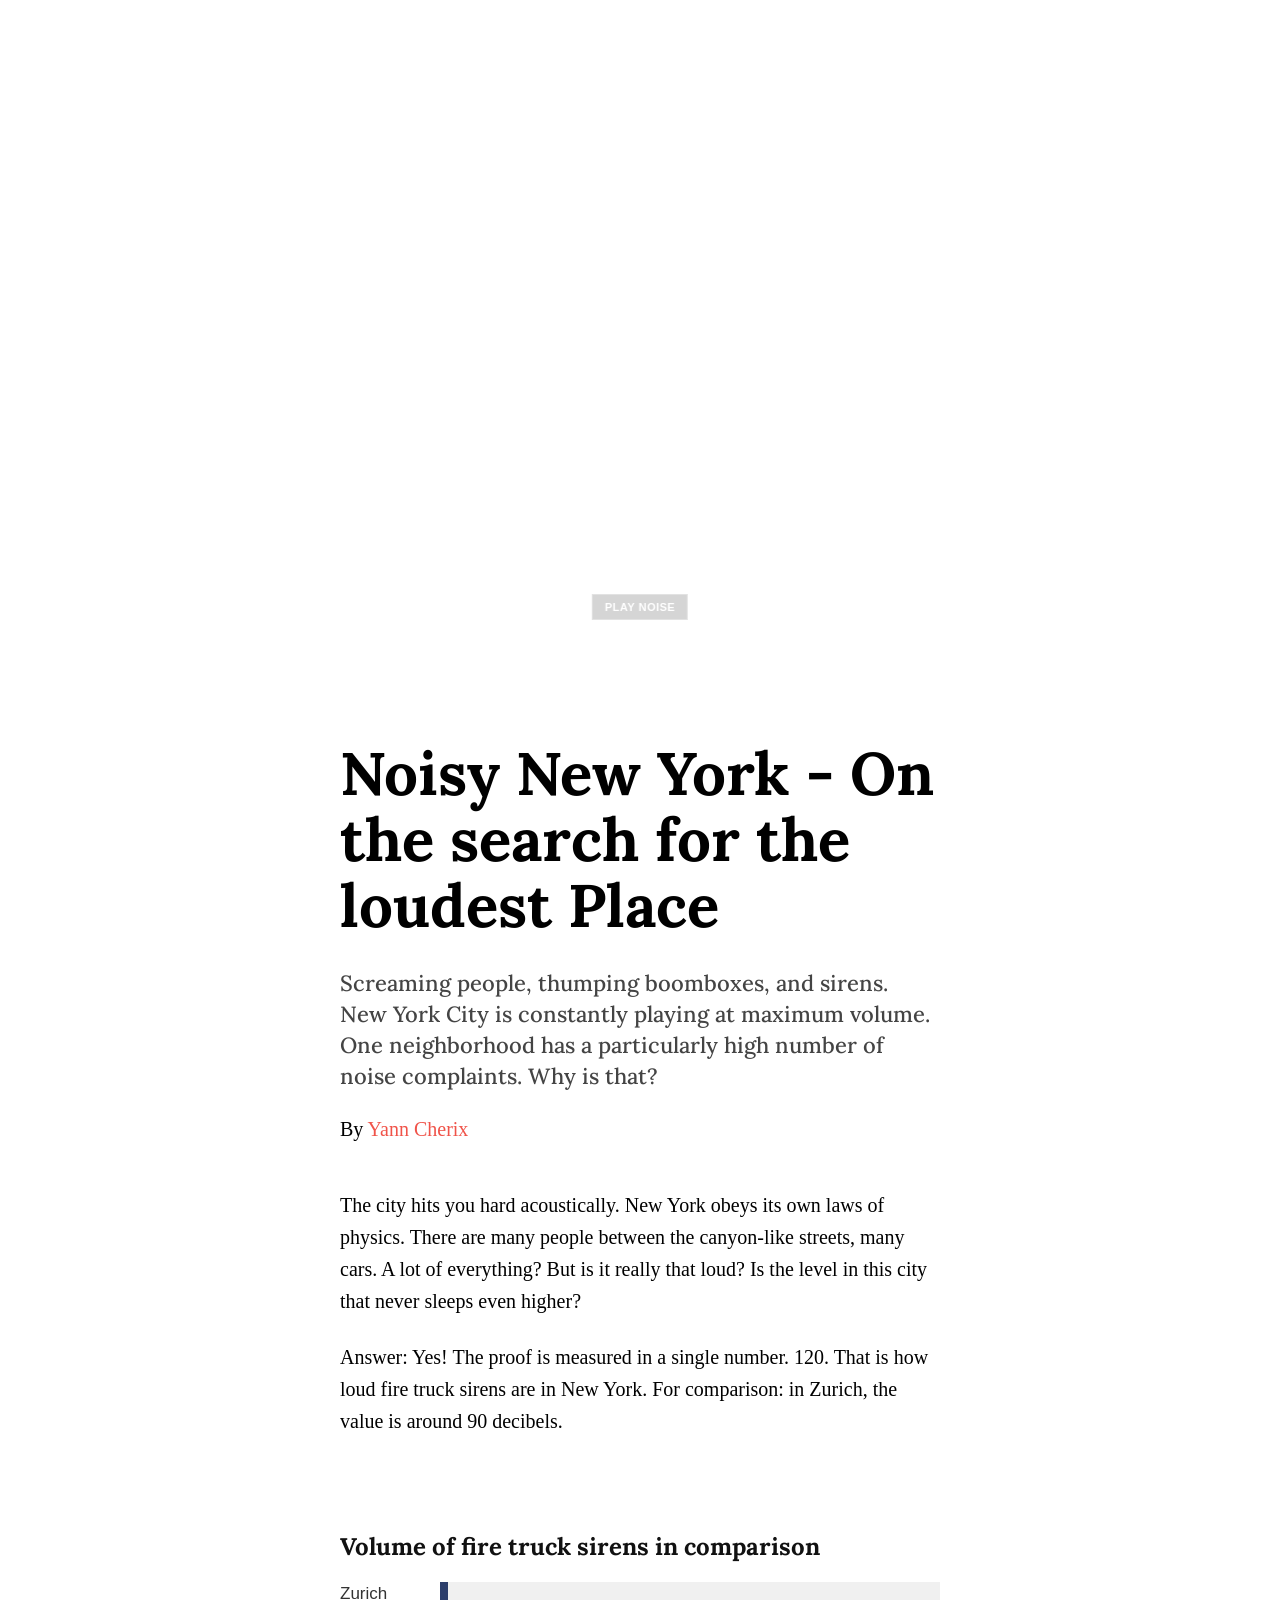
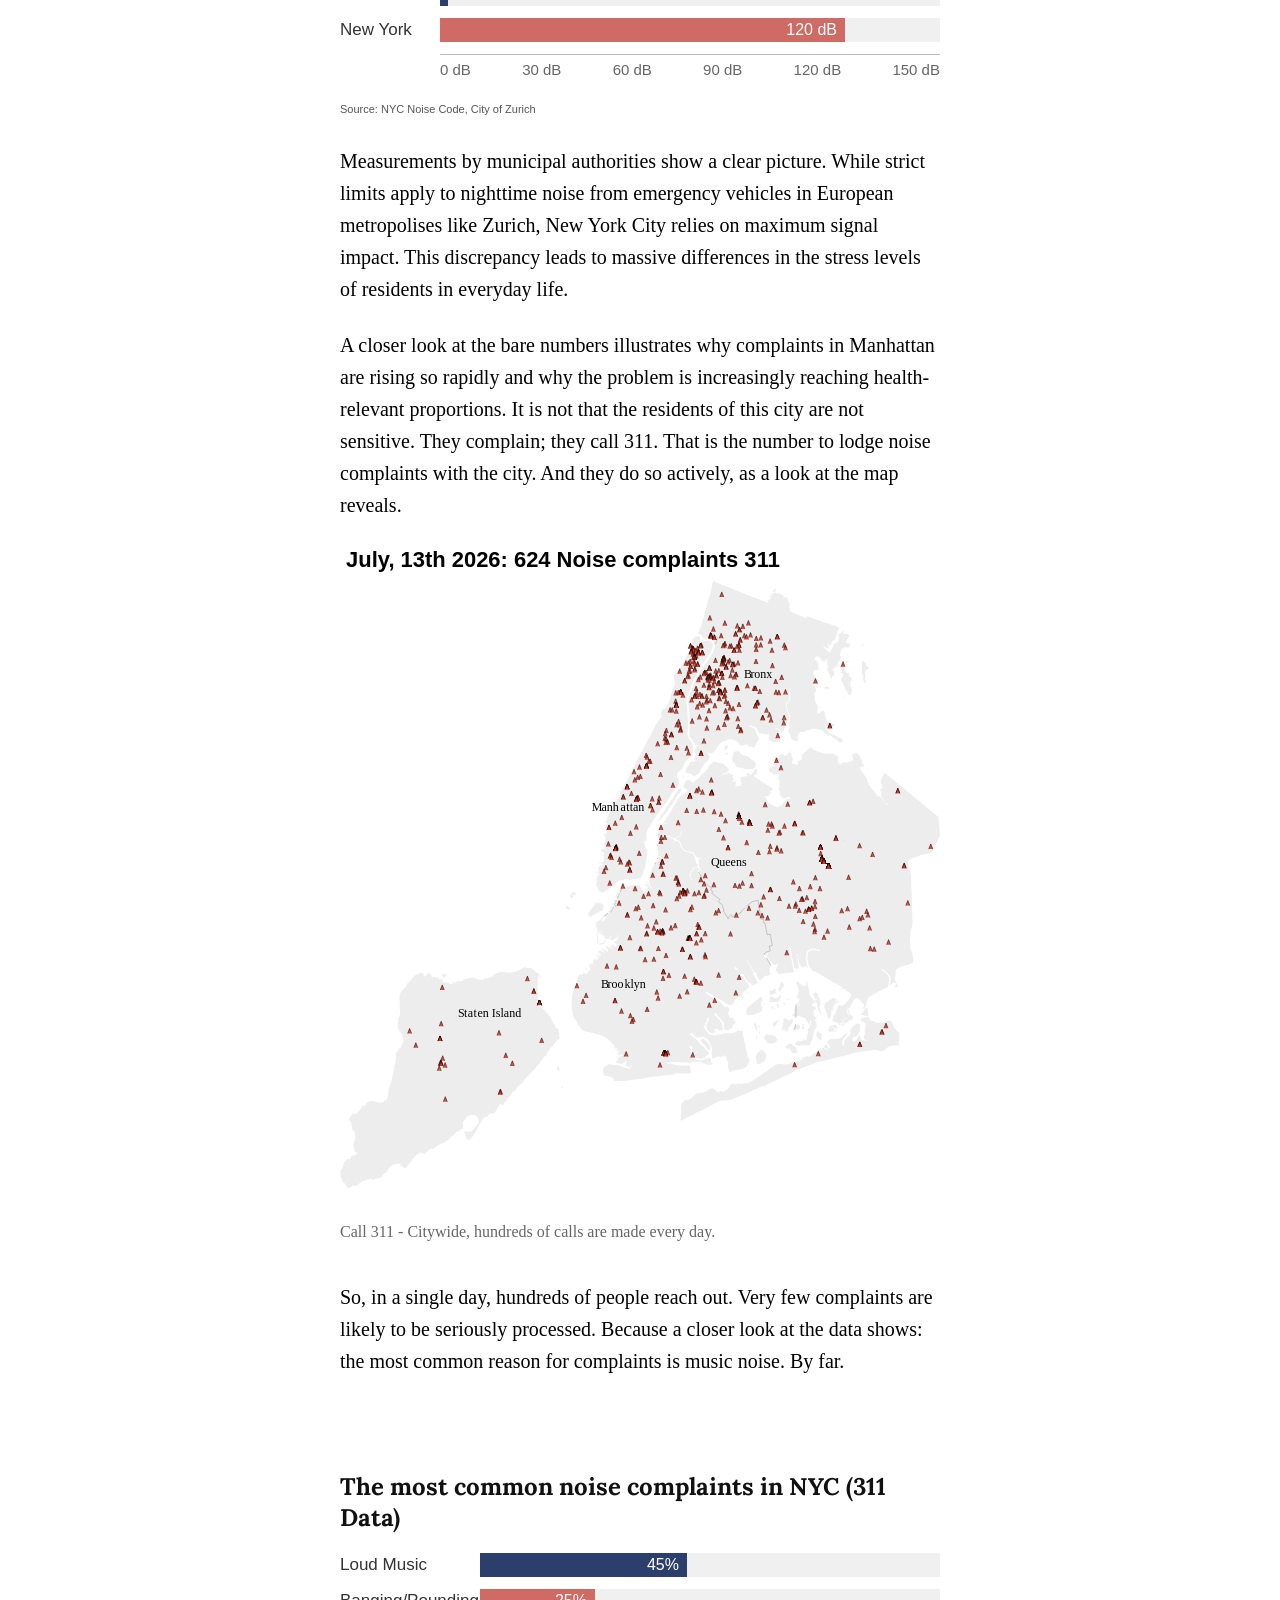
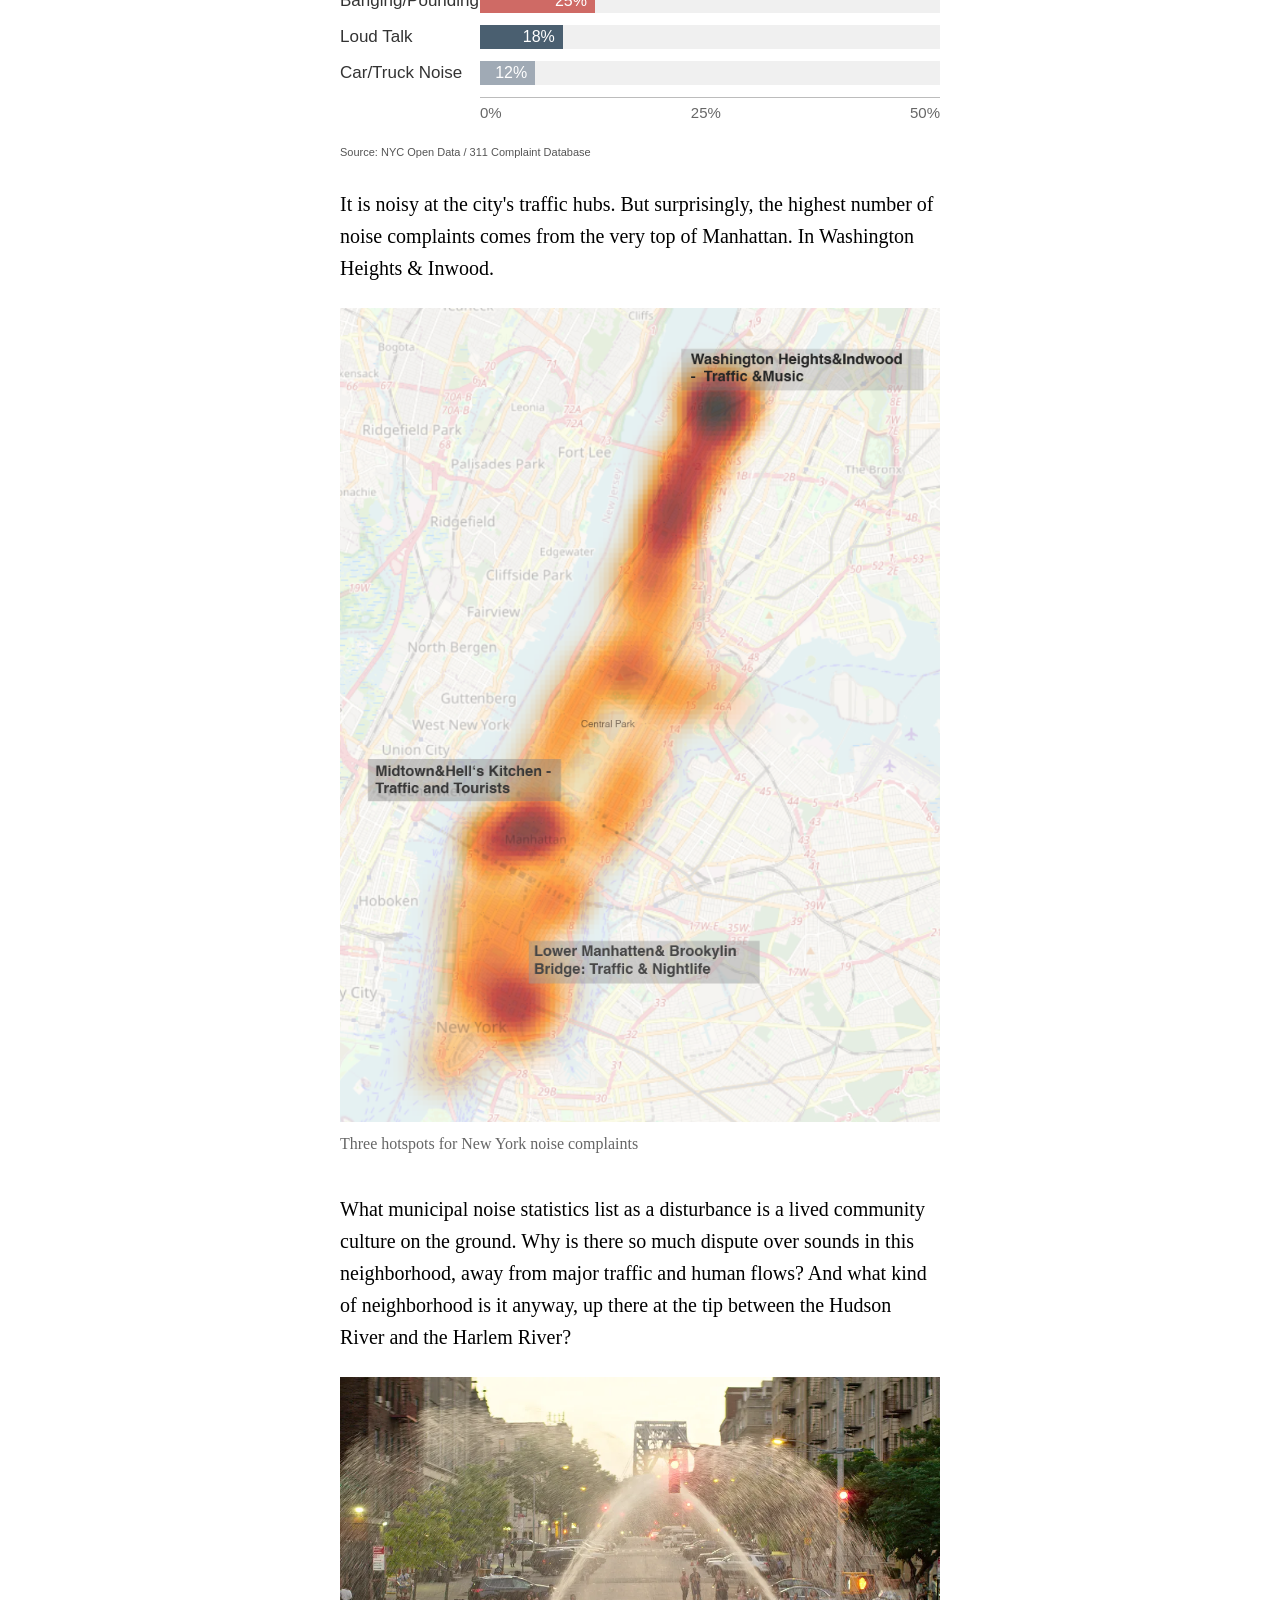
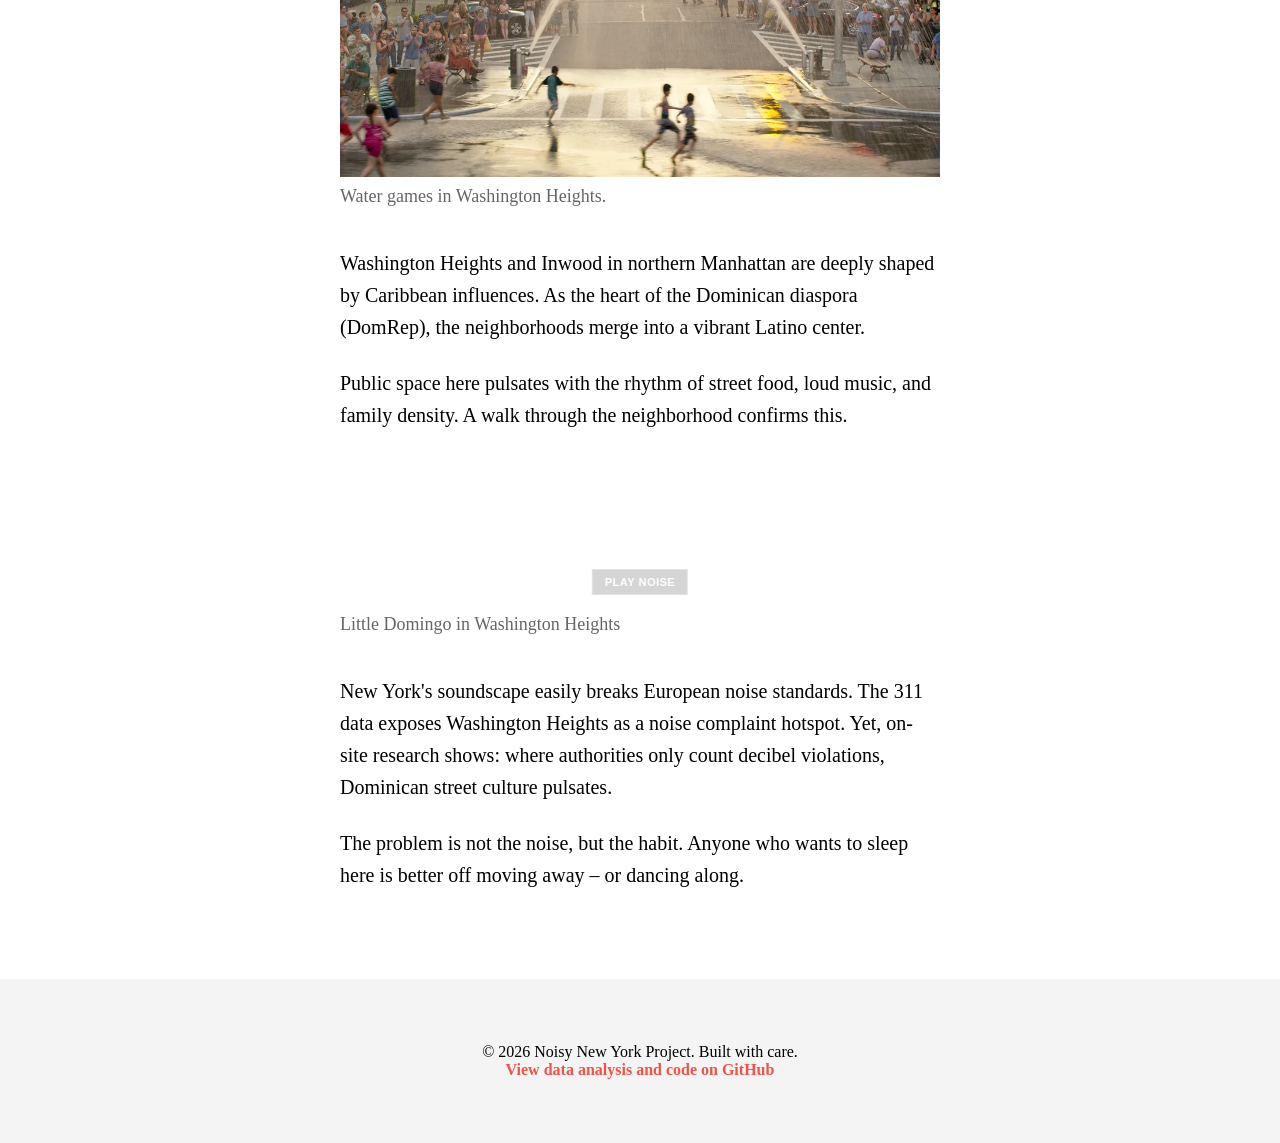
==== commit 29180b2d: "x" ====
--- a/index.html
+++ b/index.html
@@ -46,6 +46,11 @@
             font-size: 0.8em;
             margin-top: 4em;
             padding: 4em 0;
+        }
+
+        .footer a {
+            color: #f05349;
+            font-weight: bold;
         }
 
         figure {
@@ -205,7 +210,6 @@
             font-size: 0.8em;
             font-weight: normal;
             box-sizing: border-box;
-            width: 0%;
         }
 
         #bar-zurich, .sz-blue { background: #2c3e6b; }
@@ -321,7 +325,7 @@
         <p>A closer look at the bare numbers illustrates why complaints in Manhattan are rising so rapidly and why the problem is increasingly reaching health-relevant proportions. It is not that the residents of this city are not sensitive. They complain; they call 311. That is the number to lodge noise complaints with the city. And they do so actively, as a look at the map reveals.</p>
 
         <figure>
-            <img src="noisemap.svg" alt="New York noise map with noise complaints">
+            <img src="noisemap.svg" alt="A geographic scatter map visualization mapping the high volume and citywide density of official 311 noise complaints across the five boroughs of New York City.">
             <figcaption>Call 311 - Citywide, hundreds of calls are made every day.</figcaption>
         </figure>
 
@@ -371,7 +375,7 @@
         <p>It is noisy at the city's traffic hubs. But surprisingly, the highest number of noise complaints comes from the very top of Manhattan. In Washington Heights &amp; Inwood.</p>
 
         <figure>
-            <img src="heatmap33.png" alt="New York noise map with noise complaints">
+            <img src="heatmap33.png" alt="A dense localized heatmap focusing on Manhattan and revealing major clustering hot spots of noise data complaints concentrated in northern residential sectors.">
             <figcaption>Three hotspots for New York noise complaints</figcaption>
         </figure>
 
@@ -379,7 +383,7 @@
         
 
         <figure class="full-article-width-figure">
-            <img src="wash.webp" alt="Washroom Scene" class="full-article-width-image" loading="lazy">
+            <img src="wash.webp" alt="An outdoor documentary photograph capturing neighborhood children playing around an open street fire hydrant spraying water in Washington Heights." class="full-article-width-image" loading="lazy">
             <figcaption class="article-figure-caption">Water games in Washington Heights.</figcaption>
         </figure>
 
@@ -399,7 +403,8 @@
     </div>
 
     <div class="footer">
-        &copy; 2026 Noisy New York Project. Built with care.
+        &copy; 2026 Noisy New York Project. Built with care. <br>
+        <a href="https://github.com/cix77/Projekt1" target="_blank">View data analysis and code on GitHub</a>
     </div>
 
     <script>
